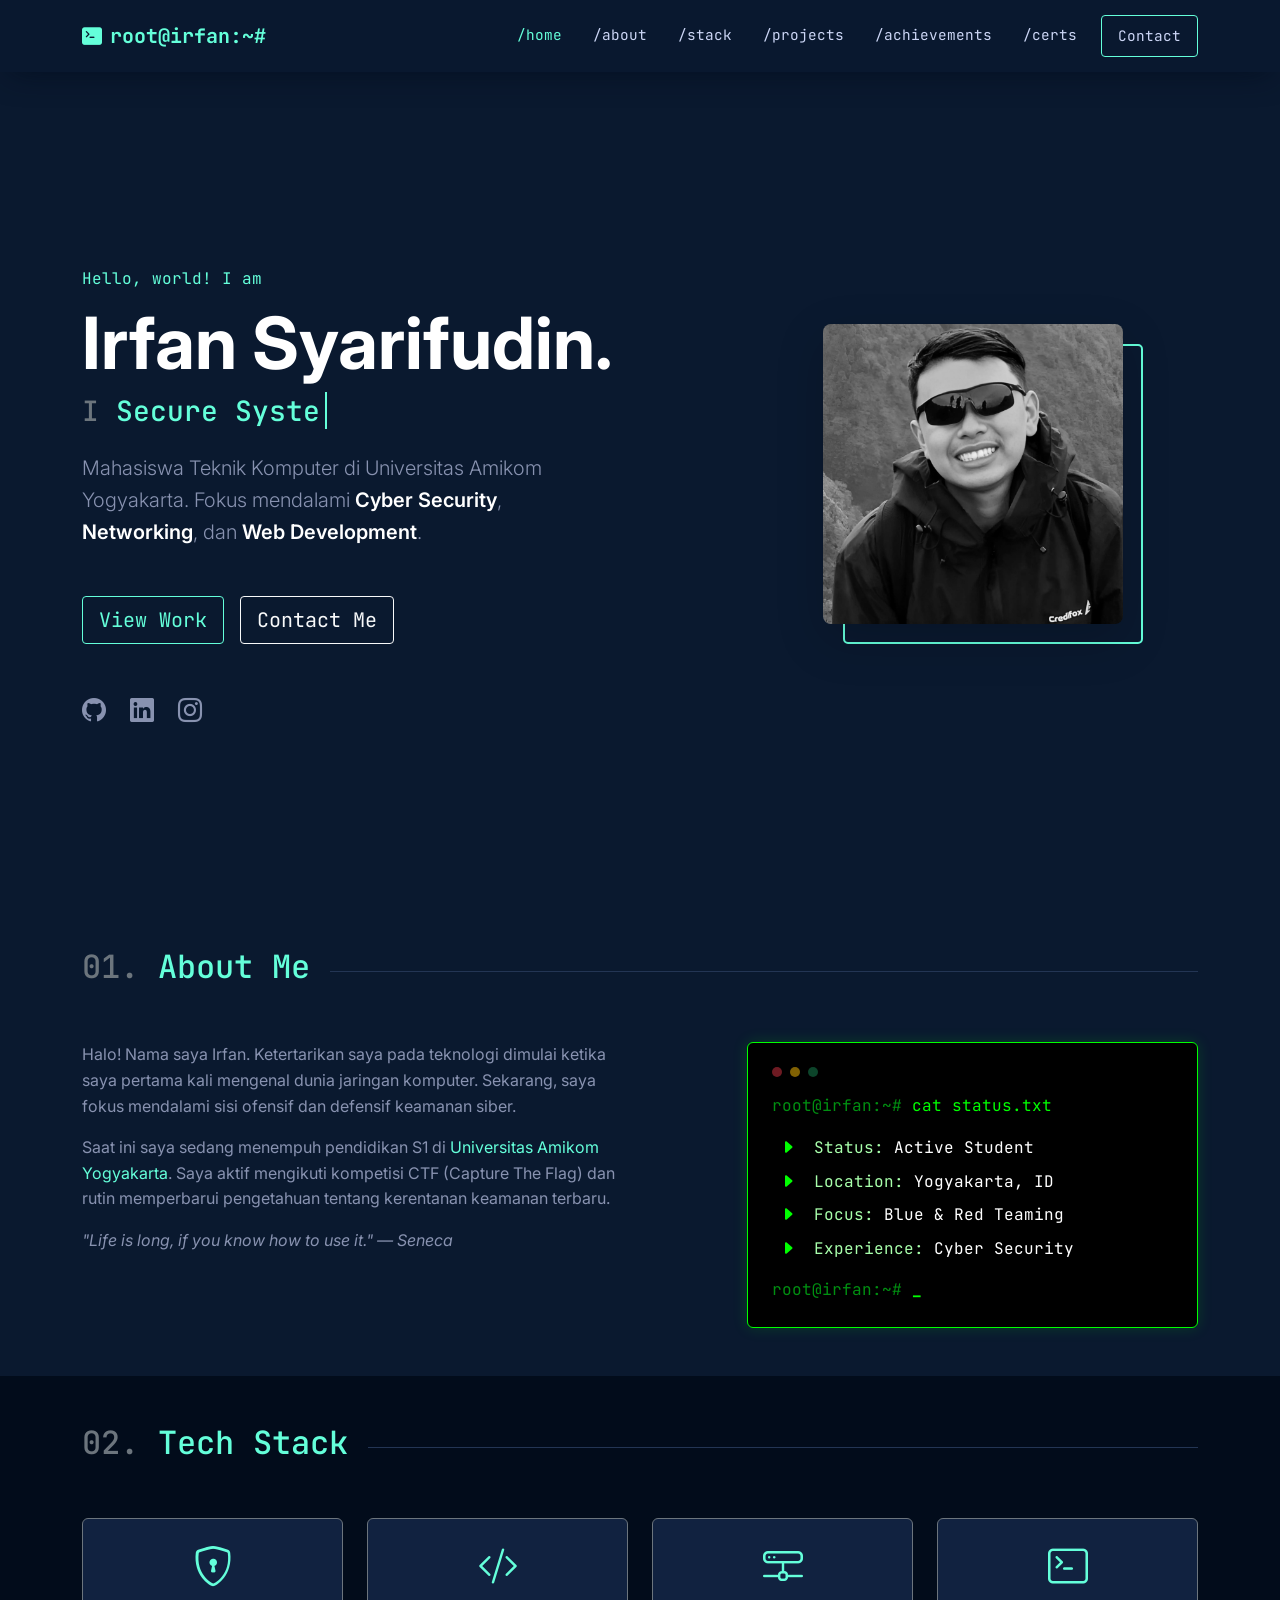
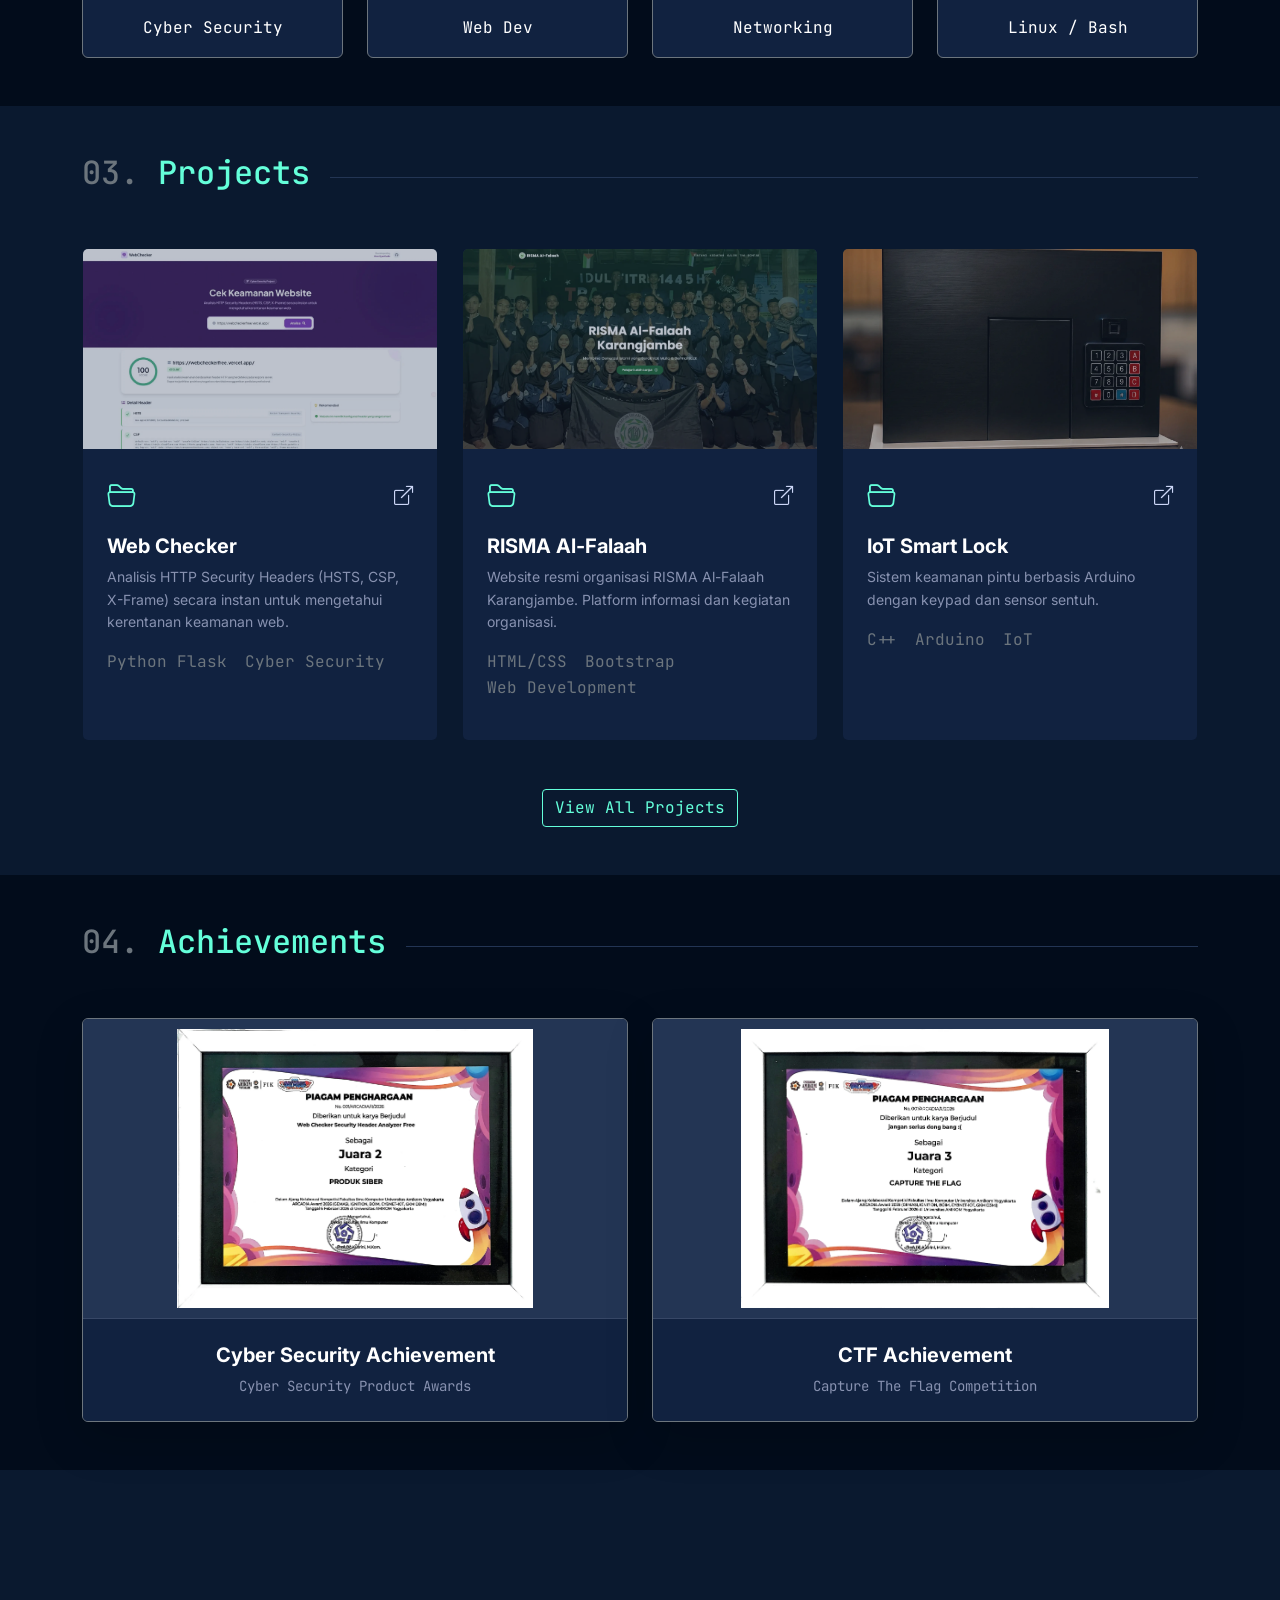
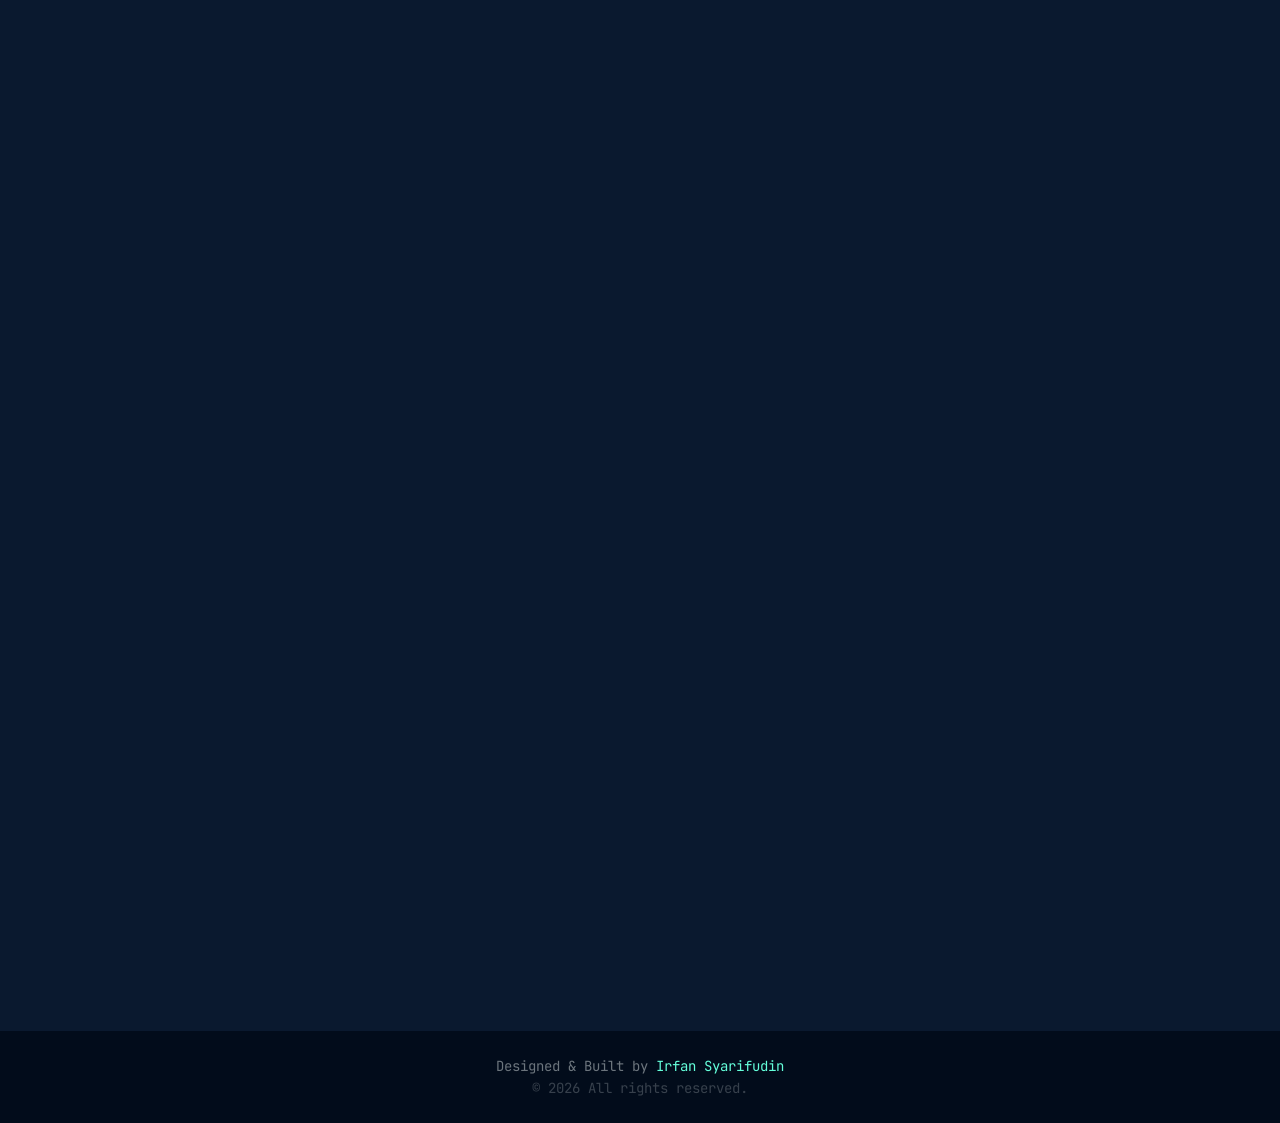
==== portofolio/index.html @ 67820b67 "aad projects page" ====
<!DOCTYPE html>
<html lang="id">
  <head>
    <meta charset="utf-8" />
    <meta name="viewport" content="width=device-width, initial-scale=1" />
    <title>Irfan Syarifudin | Cyber Security Enthusiast</title>

    <!-- Meta Tags SEO Friendly -->
    <meta name="title" content="Irfan Syarifudin | Cyber Security Enthusiast" />
    <meta name="description" content="Portofolio Irfan Syarifudin - Cyber Security & Computer Engineering Student." />
    <meta name="keywords" content="Irfan Syarifudin, Website Irfan Syarifudin, Portofolio Irfan Syarifudin" />
    <meta name="robots" content="index, follow" />
    <meta http-equiv="Content-Type" content="text/html; charset=utf-8" />
    <meta name="author" content="Irfan Syarifudin" />
    <meta name="language" content="Indonesian" />

    <!-- Open Graph / Facebook -->
    <meta property="og:type" content="website" />
    <meta property="og:url" content="https://irfan-syarifudin.vercel.app" />
    <meta property="og:title" content="Irfan Syarifudin | Cyber Security Enthusiast" />
    <meta
      property="og:description"
      content="Irfan Syarifudin adalah seorang mahasiswa program studi Teknik Komputer dengan minat Cyber Security. Jelajahi proyek-proyek dan sertifikatnya."
    />
    <meta property="og:image" content="https://irfan-syarifudin.vercel.app/assets/img/projek-portofolio.webp" />

    <!-- X -->
    <meta property="twitter:card" content="summary_large_image" />
    <meta property="twitter:url" content="https://irfan-syarifudin.vercel.app" />
    <meta property="twitter:title" content="Irfan Syarifudin | Cyber Security Enthusiast" />
    <meta
      property="twitter:description"
      content="Irfan Syarifudin adalah seorang mahasiswa program studi Teknik Komputer dengan minat Cyber Security. Jelajahi proyek-proyek dan sertifikatnya."
    />
    <meta property="twitter:image" content="https://irfan-syarifudin.vercel.app/assets/img/projek-portofolio.webp" />

    <!-- Google Analytics -->
    <script async src="https://www.googletagmanager.com/gtag/js?id=G-Z6VZWT34PR"></script>
    <script>
      window.dataLayer = window.dataLayer || [];
      function gtag() {
        dataLayer.push(arguments);
      }
      gtag("js", new Date());

      gtag("config", "G-Z6VZWT34PR");
    </script>

    <!-- Google Index -->
    <meta name="google-site-verification" content="29CnmVlPwO8uPHulbQR6KYzol5wqfKfgDzUtH2isZPk" />

    <!-- Favicon -->
    <link rel="shortcut icon" type="image/x-icon" href="assets/img/icon.png" />

    <!-- Google Fonts -->
    <link rel="preconnect" href="https://fonts.googleapis.com" />
    <link rel="preconnect" href="https://fonts.gstatic.com" crossorigin />
    <link
      href="https://fonts.googleapis.com/css2?family=Inter:wght@300;400;600;700&family=JetBrains+Mono:wght@400;700&display=swap"
      rel="stylesheet"
    />

    <!-- Libraries -->
    <link href="https://cdn.jsdelivr.net/npm/bootstrap@5.3.8/dist/css/bootstrap.min.css" rel="stylesheet" />
    <link rel="stylesheet" href="https://cdn.jsdelivr.net/npm/bootstrap-icons@1.13.1/font/bootstrap-icons.min.css" />
    <link href="https://unpkg.com/aos@2.3.1/dist/aos.css" rel="stylesheet" />

    <!-- CSS -->
    <link rel="stylesheet" href="css/style.css" />
  </head>

  <body class="position-relative" tabindex="0">
    <!-- Navbar -->
    <nav id="navbar" class="navbar navbar-expand-lg fixed-top navbar-dark">
      <div class="container">
        <a class="navbar-brand font-mono fw-bold text-cyan" href="#home"> <i class="bi bi-terminal-fill me-2"></i>root@irfan:~# </a>
        <button class="navbar-toggler border-0" type="button" data-bs-toggle="collapse" data-bs-target="#navbarNav">
          <i class="bi bi-list text-cyan fs-2"></i>
        </button>
        <div class="collapse navbar-collapse" id="navbarNav">
          <ul class="navbar-nav ms-auto font-mono">
            <li class="nav-item"><a class="nav-link" href="#home">/home</a></li>
            <li class="nav-item"><a class="nav-link" href="#about">/about</a></li>
            <li class="nav-item"><a class="nav-link" href="#skills">/stack</a></li>
            <li class="nav-item"><a class="nav-link" href="#projects">/projects</a></li>
            <li class="nav-item"><a class="nav-link" href="#achievements">/achievements</a></li>
            <li class="nav-item"><a class="nav-link" href="#certs">/certs</a></li>
            <li class="nav-item">
              <a class="nav-link btn-outline-cyan px-3 ms-lg-3 rounded-1 text-cyan" href="#contact">Contact</a>
            </li>
          </ul>
        </div>
      </div>
    </nav>

    <!-- Hero Section -->
    <section id="home" class="min-vh-100 d-flex align-items-center pt-5">
      <div class="container">
        <div class="row align-items-center">
          <div class="col-lg-7 mb-5 mb-lg-0" data-aos="fade-right">
            <p class="text-cyan font-mono mb-2 pt-5">Hello, world! I am</p>
            <h1 class="display-2 fw-bold text-white mb-2">Irfan Syarifudin.</h1>
            <h2 class="h3 text-secondary mb-4 font-mono">
              I
              <span
                class="typewrite text-cyan"
                data-period="2000"
                data-type='[ "Secure Systems.", "Hunt Vulnerabilities.", "Keep System Safe.", "Build Secure Networks." ]'
              ></span>
            </h2>
            <p class="lead text-light-50 w-75 mb-5">
              Mahasiswa Teknik Komputer di Universitas Amikom Yogyakarta. Fokus mendalami
              <span class="text-white fw-semibold">Cyber Security</span>, <span class="text-white fw-semibold">Networking</span>, dan
              <span class="text-white fw-semibold">Web Development</span>.
            </p>
            <div class="d-flex gap-3">
              <a href="#projects" class="btn btn-cyan btn-lg font-mono rounded-1">View Work</a>
              <a href="#contact" class="btn btn-outline-light btn-lg font-mono rounded-1">Contact Me</a>
            </div>
            <div class="mt-5 social-links">
              <a href="https://github.com/Irfan3006" target="_blank"><i class="bi bi-github"></i></a>
              <a href="https://www.linkedin.com/in/irfan-syarifudin" target="_blank"><i class="bi bi-linkedin"></i></a>
              <a href="https://www.instagram.com/irfann_404" target="_blank"><i class="bi bi-instagram"></i></a>
            </div>
          </div>
          <div class="col-lg-5 text-center" data-aos="fade-left">
            <div class="profile-container position-relative">
              <div class="profile-glow"></div>
              <img src="assets/img/profile.webp" alt="Irfan" class="img-fluid rounded-3 position-relative z-2 profile-img shadow-lg" />
            </div>
          </div>
        </div>
      </div>
    </section>

    <!-- About Section -->
    <section id="about" class="py-5">
      <div class="container">
        <div class="section-header mb-5" data-aos="fade-up">
          <h2 class="font-mono text-cyan"><span class="text-secondary">01.</span> About Me</h2>
          <hr class="section-line" />
        </div>
        <div class="row justify-content-between">
          <div class="col-lg-6 text-light-50" data-aos="fade-up" data-aos-delay="50">
            <p>
              Halo! Nama saya Irfan. Ketertarikan saya pada teknologi dimulai ketika saya pertama kali mengenal dunia jaringan komputer. Sekarang,
              saya fokus mendalami sisi ofensif dan defensif keamanan siber.
            </p>
            <p>
              Saat ini saya sedang menempuh pendidikan S1 di <span class="text-cyan">Universitas Amikom Yogyakarta</span>. Saya aktif mengikuti
              kompetisi CTF (Capture The Flag) dan rutin memperbarui pengetahuan tentang kerentanan keamanan terbaru.
            </p>
            <p class="mb-4">
              <em>"Life is long, if you know how to use it." — Seneca</em>
            </p>
          </div>
          <div class="col-lg-5" data-aos="fade-up" data-aos-delay="100">
            <!-- Terminal Hengker -->
            <div class="terminal-card p-4 rounded-2">
              <div class="d-flex align-items-center mb-3 opacity-50">
                <div class="rounded-circle bg-danger me-2" style="width: 10px; height: 10px"></div>
                <div class="rounded-circle bg-warning me-2" style="width: 10px; height: 10px"></div>
                <div class="rounded-circle bg-success" style="width: 10px; height: 10px"></div>
              </div>

              <p class="font-mono text-hacker mb-3"><span class="text-hacker-dark">root@irfan:~#</span> cat status.txt</p>

              <ul class="list-unstyled font-mono ms-2">
                <li class="mb-2">
                  <i class="bi bi-caret-right-fill text-hacker me-2"></i>
                  <span class="text-hacker-dim">Status:</span>
                  <span class="text-white">Active Student</span>
                </li>
                <li class="mb-2">
                  <i class="bi bi-caret-right-fill text-hacker me-2"></i>
                  <span class="text-hacker-dim">Location:</span>
                  <span class="text-white">Yogyakarta, ID</span>
                </li>
                <li class="mb-2">
                  <i class="bi bi-caret-right-fill text-hacker me-2"></i>
                  <span class="text-hacker-dim">Focus:</span>
                  <span class="text-white">Blue & Red Teaming</span>
                </li>
                <li class="mb-2">
                  <i class="bi bi-caret-right-fill text-hacker me-2"></i>
                  <span class="text-hacker-dim">Experience:</span>
                  <span class="text-white">Cyber Security</span>
                </li>
              </ul>

              <p class="font-mono text-hacker mt-3 mb-0">
                <span class="text-hacker-dark">root@irfan:~#</span> <span class="blinking-cursor">_</span>
              </p>
            </div>
          </div>
        </div>
      </div>
    </section>

    <!-- Skills Section -->
    <section id="skills" class="py-5 bg-darker">
      <div class="container">
        <div class="section-header mb-5" data-aos="fade-up">
          <h2 class="font-mono text-cyan"><span class="text-secondary">02.</span> Tech Stack</h2>
          <hr class="section-line" />
        </div>
        <div class="row g-4 font-mono">
          <div class="col-6 col-md-3" data-aos="zoom-in" data-aos-delay="50">
            <div class="skill-card p-3 border border-secondary rounded text-center">
              <i class="bi bi-shield-lock text-cyan fs-1 mb-3 d-block"></i>
              <span class="text-white">Cyber Security</span>
            </div>
          </div>
          <div class="col-6 col-md-3" data-aos="zoom-in" data-aos-delay="100">
            <div class="skill-card p-3 border border-secondary rounded text-center">
              <i class="bi bi-code-slash text-cyan fs-1 mb-3 d-block"></i>
              <span class="text-white">Web Dev</span>
            </div>
          </div>
          <div class="col-6 col-md-3" data-aos="zoom-in" data-aos-delay="150">
            <div class="skill-card p-3 border border-secondary rounded text-center">
              <i class="bi bi-hdd-network text-cyan fs-1 mb-3 d-block"></i>
              <span class="text-white">Networking</span>
            </div>
          </div>
          <div class="col-6 col-md-3" data-aos="zoom-in" data-aos-delay="200">
            <div class="skill-card p-3 border border-secondary rounded text-center">
              <i class="bi bi-terminal text-cyan fs-1 mb-3 d-block"></i>
              <span class="text-white">Linux / Bash</span>
            </div>
          </div>
        </div>
      </div>
    </section>

    <!-- Projects Section -->
    <section id="projects" class="py-5">
      <div class="container">
        <div class="section-header mb-5" data-aos="fade-up">
          <h2 class="font-mono text-cyan"><span class="text-secondary">03.</span> Projects</h2>
          <hr class="section-line" />
        </div>

        <div class="row g-4">
          <div class="col-md-4" data-aos="fade-up" data-aos-delay="50">
            <div class="project-card rounded-2 overflow-hidden h-100 position-relative">
              <div class="card-img-wrapper">
              <a href="https://webckf.vercel.app/" target="_blank">  <img src="assets/img/web-checker.webp" class="img-fluid" alt="Web Checker" /></a>
              </div>
              <div class="project-content p-4 bg-dark-card h-100">
                <div class="d-flex justify-content-between align-items-center mb-3">
                  <i class="bi bi-folder2-open text-cyan fs-3"></i>
                  <div class="project-links">
                    <a href="https://webckf.vercel.app/" target="_blank"><i class="bi bi-box-arrow-up-right"></i></a>
                  </div>
                </div>
                <h3 class="h5 text-white fw-bold hover-cyan">Web Checker</h3>
                <p class="text-light-50 small">
                  Analisis HTTP Security Headers (HSTS, CSP, X-Frame) secara instan untuk mengetahui kerentanan keamanan web.
                </p>
                <ul class="list-inline font-mono text-xs text-secondary mt-auto">
                  <li class="list-inline-item">Python Flask</li>
                  <li class="list-inline-item">Cyber Security</li>
                </ul>
              </div>
            </div>
          </div>

          <div class="col-md-4" data-aos="fade-up" data-aos-delay="100">
            <div class="project-card rounded-2 overflow-hidden h-100 position-relative">
              <div class="card-img-wrapper">
              <a href="https://risma-alfalaah.vercel.app/" target="_blank">  <img src="assets/img/projek-risma.webp" class="img-fluid" alt="RISMA" /></a>
              </div>
              <div class="project-content p-4 bg-dark-card h-100">
                <div class="d-flex justify-content-between align-items-center mb-3">
                  <i class="bi bi-folder2-open text-cyan fs-3"></i>
                  <div class="project-links">
                    <a href="https://risma-alfalaah.vercel.app/" target="_blank"><i class="bi bi-box-arrow-up-right"></i></a>
                  </div>
                </div>
                <h3 class="h5 text-white fw-bold hover-cyan">RISMA Al-Falaah</h3>
                <p class="text-light-50 small">Website resmi organisasi RISMA Al-Falaah Karangjambe. Platform informasi dan kegiatan organisasi.</p>
                <ul class="list-inline font-mono text-xs text-secondary mt-auto">
                  <li class="list-inline-item">HTML/CSS</li>
                  <li class="list-inline-item">Bootstrap</li>
                  <li class="list-inline-item">Web Development</li>
                </ul>
              </div>
            </div>
          </div>

          <div class="col-md-4" data-aos="fade-up" data-aos-delay="150">
            <div class="project-card rounded-2 overflow-hidden h-100 position-relative">
              <div class="card-img-wrapper">
              <a href="https://bit.ly/arduino-door" target="_blank">  <img src="assets/img/iot_door.webp" class="img-fluid" alt="IoT" /></a>
              </div>
              <div class="project-content p-4 bg-dark-card h-100">
                <div class="d-flex justify-content-between align-items-center mb-3">
                  <i class="bi bi-folder2-open text-cyan fs-3"></i>
                  <div class="project-links">
                    <a href="https://bit.ly/arduino-door" target="_blank"><i class="bi bi-box-arrow-up-right"></i></a>
                  </div>
                </div>
                <h3 class="h5 text-white fw-bold hover-cyan">IoT Smart Lock</h3>
                <p class="text-light-50 small">Sistem keamanan pintu berbasis Arduino dengan keypad dan sensor sentuh.</p>
                <ul class="list-inline font-mono text-xs text-secondary mt-auto">
                  <li class="list-inline-item">C++</li>
                  <li class="list-inline-item">Arduino</li>
                  <li class="list-inline-item">IoT</li>
                </ul>
              </div>
            </div>
          </div>
        </div>
        <div class="text-center mt-5" data-aos="fade-up" data-aos-delay="200">
          <a href="https://github.com/Irfan3006?tab=repositories" onclick="window.open('projects.html', '_blank')" class="btn btn-outline-cyan font-mono rounded-1"
            >View All Projects</a
          >
        </div>
      </div>
    </section>


    <!-- Achievements Section -->
    <section id="achievements" class="py-5 bg-darker">
      <div class="container">
        <div class="section-header mb-5" data-aos="fade-up">
          <h2 class="font-mono text-cyan"><span class="text-secondary">04.</span> Achievements</h2>
          <hr class="section-line" />
        </div>
        <div class="row g-4">
          
          <div class="col-md-6" data-aos="fade-up" data-aos-delay="150">
            <div class="achievement-card rounded-2 overflow-hidden h-100 position-relative bg-dark-card border border-secondary shadow-lg">
              <div class="achievement-img-wrapper">
                <img src="assets/img/piagam_Siber.webp" class="img-fluid" alt="Siber Security Achievement" />
              </div>
              <div class="achievement-content p-4 text-center">
                <h3 class="h5 text-white fw-bold mb-2">Cyber Security Achievement</h3>
                <p class="text-light-50 small mb-0 font-mono text-cyan">Cyber Security Product Awards</p>
              </div>
            </div>
          </div>
          <div class="col-md-6" data-aos="fade-up" data-aos-delay="50">
            <div class="achievement-card rounded-2 overflow-hidden h-100 position-relative bg-dark-card border border-secondary shadow-lg">
              <div class="achievement-img-wrapper">
                <img src="assets/img/piagam_CTF.webp" class="img-fluid" alt="Capture The Flag Achievement" />
              </div>
              <div class="achievement-content p-4 text-center">
                <h3 class="h5 text-white fw-bold mb-2">CTF Achievement</h3>
                <p class="text-light-50 small mb-0 font-mono text-cyan">Capture The Flag Competition</p>
              </div>
            </div>
          </div>
        </div>
      </div>
    </section>

    <!-- Certifications Section -->
    <section id="certs" class="py-5">
      <div class="container">
        <div class="section-header mb-5" data-aos="fade-up">
          <h2 class="font-mono text-cyan"><span class="text-secondary">05.</span> Certifications</h2>
          <hr class="section-line" />
        </div>
        <div class="row g-3">
          <div class="col-md-6 col-lg-4" data-aos="fade-up">
            <div class="cert-item d-flex align-items-start p-3 bg-dark-card rounded border border-dark-subtle h-100">
              <i class="bi bi-patch-check-fill text-cyan fs-4 me-3"></i>
              <div>
                <h5 class="text-white h6 mb-1">Ethical Hacking Bootcamp</h5>
                <p class="text-secondary font-mono small mb-1">Udemy & ZTM</p>
                <a href="https://ude.my/UC-4468ccc8-9ef3-46d1-b711-3c6fee0bd093" target="_blank" class="small text-cyan text-decoration-none"
                  >View Certificate</a
                >
              </div>
            </div>
          </div>
          <div class="col-md-6 col-lg-4" data-aos="fade-up" data-aos-delay="100">
            <div class="cert-item d-flex align-items-start p-3 bg-dark-card rounded border border-dark-subtle h-100">
              <i class="bi bi-patch-check-fill text-cyan fs-4 me-3"></i>
              <div>
                <h5 class="text-white h6 mb-1">Junior Cyber Security</h5>
                <p class="text-secondary font-mono small mb-1">BNSP RI</p>
                <a
                  href="https://drive.google.com/file/d/1VVm_TEi9QfJyfrPkuWalOginQajvvKqq/view?usp=sharing"
                  target="_blank"
                  class="small text-cyan text-decoration-none"
                  >View Certificate</a
                >
              </div>
            </div>
          </div>
          <div class="col-md-6 col-lg-4" data-aos="fade-up" data-aos-delay="200">
            <div class="cert-item d-flex align-items-start p-3 bg-dark-card rounded border border-dark-subtle h-100">
              <i class="bi bi-patch-check-fill text-cyan fs-4 me-3"></i>
              <div>
                <h5 class="text-white h6 mb-1">Junior Technical Support</h5>
                <p class="text-secondary font-mono small mb-1">BNSP RI</p>
                <a
                  href="https://drive.google.com/file/d/1dtcRDh66CT6qwuh5Li0aOOsEHY-YxaB8/view"
                  target="_blank"
                  class="small text-cyan text-decoration-none"
                  >View Certificate</a
                >
              </div>
            </div>
          </div>
        </div>
        <div class="text-center mt-5" data-aos="fade-up" data-aos-delay="200">
          <a
            href="https://drive.google.com/drive/folders/1AgGrMPuDbaNqnHa7ZSPsDFLPnxdRDeP1?usp=sharing"
            target="_blank"
            class="btn btn-outline-cyan font-mono rounded-1"
            >View All Certificates</a
          >
        </div>
      </div>
    </section>

    <!-- Contact Section -->
    <section id="contact" class="py-5 mb-5">
      <div class="container">
        <div class="row justify-content-center text-center mb-5" data-aos="fade-up">
          <div class="col-lg-8">
            <p class="font-mono text-cyan mb-2">06. What's Next?</p>
            <h2 class="display-4 fw-bold text-white mb-4">Get In Touch</h2>
            <p class="text-light-50 lead mb-4">
              Saya selalu terbuka untuk peluang baru, berdiskusi soal cyber security, atau sekadar say hi. Feel free untuk menghubungi saya kapan aja.
            </p>
          </div>
        </div>
        <div class="row justify-content-center" data-aos="fade-up" data-aos-delay="50">
          <div class="col-md-6">
            <div class="alert my-alert alert-info border-0 bg-cyan-subtle text-cyan-emphasis d-none" role="alert">
              <i class="bi bi-check-circle-fill me-2"></i> Pesan terkirim! Saya akan membalas secepatnya.
            </div>

            <form name="portofolio-contact-form" class="contact-form">
              <div class="form-floating mb-3">
                <input
                  type="text"
                  class="form-control bg-transparent text-white border-secondary"
                  id="nama"
                  name="nama"
                  placeholder="Name"
                  required
                />
                <label for="nama" class="text-secondary">Nama Lengkap</label>
              </div>
              <div class="form-floating mb-3">
                <input
                  type="email"
                  class="form-control bg-transparent text-white border-secondary"
                  id="email"
                  name="email"
                  placeholder="name@example.com"
                  required
                />
                <label for="email" class="text-secondary">Email</label>
              </div>
              <div class="form-floating mb-4">
                <textarea
                  class="form-control bg-transparent text-white border-secondary"
                  placeholder="Message"
                  id="pesan"
                  name="pesan"
                  style="height: 150px"
                  required
                ></textarea>
                <label for="pesan" class="text-secondary">Pesan</label>
              </div>
              <div class="d-grid">
                <button type="submit" class="btn btn-cyan btn-lg font-mono rounded-1 btn-kirim">Send Message</button>
                <button class="btn btn-cyan btn-lg font-mono rounded-1 btn-loading d-none" type="button" disabled>
                  <span class="spinner-border spinner-border-sm me-2" role="status" aria-hidden="true"></span>
                  Sending...
                </button>
              </div>
            </form>
          </div>
        </div>
      </div>
    </section>

    <!-- Footer -->
    <footer class="py-4 text-center font-mono text-secondary small bg-darker">
      <div class="container">
        <p class="mb-0">Designed & Built by <a href="#" style="text-decoration: none;"><span class="text-cyan">Irfan Syarifudin</span></a></p>
        <p class="mb-0 opacity-50">© <span id="year"></span> All rights reserved.</p>
      </div>
    </footer>

    <!-- Scripts -->
    <script src="https://cdn.jsdelivr.net/npm/bootstrap@5.3.8/dist/js/bootstrap.bundle.min.js"></script>
    <script src="https://unpkg.com/aos@2.3.1/dist/aos.js"></script>

    <script>
      document.getElementById("year").textContent = new Date().getFullYear();
    </script>

    <script>
      var TxtType = function (el, toRotate, period) {
        this.toRotate = toRotate;
        this.el = el;
        this.loopNum = 0;
        this.period = parseInt(period, 10) || 2000;
        this.txt = "";
        this.tick();
        this.isDeleting = false;
      };

      TxtType.prototype.tick = function () {
        var i = this.loopNum % this.toRotate.length;
        var fullTxt = this.toRotate[i];

        if (this.isDeleting) {
          this.txt = fullTxt.substring(0, this.txt.length - 1);
        } else {
          this.txt = fullTxt.substring(0, this.txt.length + 1);
        }

        this.el.innerHTML = '<span class="wrap">' + this.txt + "</span>";

        var that = this;
        var delta = 200 - Math.random() * 100;

        if (this.isDeleting) {
          delta /= 2;
        }

        if (!this.isDeleting && this.txt === fullTxt) {
          delta = this.period;
          this.isDeleting = true;
        } else if (this.isDeleting && this.txt === "") {
          this.isDeleting = false;
          this.loopNum++;
          delta = 500;
        }

        setTimeout(function () {
          that.tick();
        }, delta);
      };

      window.onload = function () {
        var elements = document.getElementsByClassName("typewrite");
        for (var i = 0; i < elements.length; i++) {
          var toRotate = elements[i].getAttribute("data-type");
          var period = elements[i].getAttribute("data-period");
          if (toRotate) {
            new TxtType(elements[i], JSON.parse(toRotate), period);
          }
        }

        // AOS Optimization
        AOS.init({
          duration: 800,
          easing: "ease-out-cubic",
          once: true,
          offset: 50,
          delay: 0,
        });
      };

      // Contact Form
      const scriptURL = "https://script.google.com/macros/s/AKfycbwFtTt9_DEUZ3NtljVvr9i7OlIdUgZHMo10ewoOF5Noqik71_csInbSoGVfcFoU8YFmqw/exec";
      const form = document.forms["portofolio-contact-form"];
      const btnKirim = document.querySelector(".btn-kirim");
      const btnLoading = document.querySelector(".btn-loading");
      const myAlert = document.querySelector(".my-alert");

      form.addEventListener("submit", (e) => {
        e.preventDefault();
        btnLoading.classList.remove("d-none");
        btnKirim.classList.add("d-none");
        fetch(scriptURL, { method: "POST", body: new FormData(form) })
          .then((response) => {
            btnLoading.classList.add("d-none");
            btnKirim.classList.remove("d-none");
            myAlert.classList.remove("d-none");
            form.reset();
            setTimeout(() => {
              myAlert.classList.add("d-none");
            }, 5000);
          })
          .catch((error) => console.error("Error!", error.message));
      });
      // Custom ScrollSpy
      const sections = document.querySelectorAll("section[id]");
      const navLinks = document.querySelectorAll(".navbar-nav .nav-link");

      function updateActiveLink() {
        let current = "";
        sections.forEach((section) => {
          const sectionTop = section.offsetTop;
          const sectionHeight = section.clientHeight;
          if (window.pageYOffset >= sectionTop - 150) {
            current = section.getAttribute("id");
          }
        });

        navLinks.forEach((link) => {
          link.classList.remove("active");
          if (link.getAttribute("href") === `#${current}`) {
            link.classList.add("active");
          }
        });
      }

      window.addEventListener("scroll", updateActiveLink);
      window.addEventListener("DOMContentLoaded", updateActiveLink);
      updateActiveLink(); 
    </script>
  </body>
</html>
---- portofolio/css/style.css ----
/* CSS Variable */
:root {
  --bg-main: #0a192f;       
  --bg-secondary: #112240;  
  --text-primary: #ccd6f6;  
  --text-secondary: #8892b0;
  --accent-cyan: #64ffda;   
  --accent-hover: #45c2a4;
  --font-sans: 'Inter', -apple-system, sans-serif;
  --font-mono: 'JetBrains Mono', monospace;
}

html {
  scroll-padding-top: 85px; 
}

body {
  background-color: var(--bg-main);
  color: var(--text-primary);
  font-family: var(--font-sans);
  line-height: 1.6;
  overflow-x: hidden;
  position: relative; 
}

/* SCROLLBAR */
::-webkit-scrollbar {
  width: 10px;
}
::-webkit-scrollbar-track {
  background: var(--bg-main);
}
::-webkit-scrollbar-thumb {
  background: var(--bg-secondary);
  border-radius: 5px;
}
::-webkit-scrollbar-thumb:hover {
  background: var(--accent-cyan);
}

/* TYPOGRAPHY  */
.font-mono { font-family: var(--font-mono) !important; }
.text-cyan { color: var(--accent-cyan) !important; }
.text-light-50 { color: var(--text-secondary) !important; }
.bg-darker { background-color: #020c1b !important; }
.bg-dark-card { background-color: var(--bg-secondary) !important; }

/* NAVBAR  */
.navbar {
  background-color: rgba(10, 25, 47, 0.85);
  backdrop-filter: blur(10px);
  transition: all 0.3s ease;
  padding: 15px 0;
  box-shadow: 0 10px 30px -10px rgba(2,12,27,0.7);
}

.nav-link {
  color: var(--text-primary) !important;
  font-size: 0.9rem;
  margin-left: 15px;
  position: relative;
}

.nav-link:hover, .nav-link.active {
  color: var(--accent-cyan) !important;
}

.nav-link::before {
  color: var(--accent-cyan);
  margin-right: 5px;
}

.navbar-toggler:focus {
    box-shadow: none;
}

/* TOMBOL */
.btn-cyan {
  background-color: transparent;
  color: var(--accent-cyan);
  border: 1px solid var(--accent-cyan);
  transition: all 0.3s cubic-bezier(0.645, 0.045, 0.355, 1);
}

.btn-cyan:hover {
  background-color: rgba(100, 255, 218, 0.1);
  color: var(--accent-cyan);
  transform: translateY(-3px);
}

.btn-outline-cyan {
  border: 1px solid var(--accent-cyan);
  color: var(--accent-cyan);
}

.btn-outline-cyan:hover {
  background-color: rgba(100, 255, 218, 0.1);
}

/* SECTION HEADER */
.section-header {
  display: flex;
  align-items: center;
  white-space: nowrap;
}

.section-line {
  display: block;
  width: 100%;
  height: 1px;
  background-color: #233554;
  margin-left: 20px;
  opacity: 1;
  border: 0;
}

.social-links a {
    color: var(--text-secondary);
    font-size: 1.5rem;
    margin-right: 20px;
    transition: all 0.3s ease;
}
.social-links a:hover {
    color: var(--accent-cyan);
    transform: translateY(-3px);
}

.profile-container {
    max-width: 300px;
    margin: 0 auto;
}

.profile-img {
    filter: grayscale(100%) contrast(1);
    transition: all 0.3s ease;
    border-radius: 5px;
}

.profile-glow::after {
    content: "";
    position: absolute;
    width: 100%;
    height: 100%;
    border: 2px solid var(--accent-cyan);
    border-radius: 5px;
    top: 20px;
    left: 20px;
    z-index: 0;
    transition: all 0.3s ease;
}

.profile-container:hover .profile-img {
    filter: none;
    transform: translate(-5px, -5px);
}

.profile-container:hover .profile-glow::after {
    transform: translate(10px, 10px);
}


/* SKILL CARDS */
.skill-card {
    background-color: var(--bg-secondary);
    transition: transform 0.3s ease;
}
.skill-card:hover {
    transform: translateY(-5px);
    border-color: var(--accent-cyan) !important;
}

/* PROJECT CARDS */
.project-card {
    transition: transform 0.3s ease;
    border: 1px solid transparent;
}

.project-card:hover {
    transform: translateY(-10px);
}

.project-card:hover .h5 {
    color: var(--accent-cyan);
}

.project-links a {
    color: var(--text-primary);
    font-size: 1.2rem;
    margin-left: 10px;
}
.project-links a:hover {
    color: var(--accent-cyan);
}

.card-img-wrapper {
    height: 200px;
    overflow: hidden;
    background-color: #233554;
}

.card-img-wrapper img {
    width: 100%;
    height: 100%;
    object-fit: cover;
    transition: transform 0.5s ease;
    opacity: 0.7; /* Blend with dark mode */
}

.project-card:hover .card-img-wrapper img {
    transform: scale(1.1);
    opacity: 1;
}

.form-control:focus {
    box-shadow: none;
    border-color: var(--accent-cyan) !important;
    background-color: transparent; 
    color: var(--text-primary);    
}

.form-control::placeholder {
    color: var(--text-secondary);
    opacity: 0.7;
}

/* Remove auto password */
input:-webkit-autofill,
input:-webkit-autofill:hover, 
input:-webkit-autofill:focus, 
textarea:-webkit-autofill,
textarea:-webkit-autofill:hover,
textarea:-webkit-autofill:focus {
  -webkit-text-fill-color: var(--text-primary);
  -webkit-box-shadow: 0 0 0px 1000px var(--bg-main) inset;
  transition: background-color 5000s ease-in-out 0s;
}


.form-floating > .form-control:focus ~ label::after,
.form-floating > .form-control:not(:placeholder-shown) ~ label::after {
    background-color: var(--bg-main) !important; 
}

.form-floating > label {
    color: var(--text-secondary) !important;
}

.form-floating > .form-control:focus ~ label {
    color: var(--accent-cyan) !important;
}

/* TYPING EFFECT CURSOR */
.wrap {
    border-right: 2px solid var(--accent-cyan);
    padding-right: 5px;
}

/* Terminal Hengker Style */
.terminal-card {
    background-color: #000000 !important; 
    border: 1px solid #00ff00; 
    box-shadow: 0 0 15px rgba(0, 255, 0, 0.15); 
    font-family: 'JetBrains Mono', monospace; 
}

.text-hacker {
    color: #00ff00 !important; 
}

.text-hacker-dark {
    color: #008F11 !important; 
}

.text-hacker-dim {
    color: #a8ffab !important; 
}

.blinking-cursor {
    font-weight: bold;
    color: #00ff00;
    animation: blink 1s infinite;
}

@keyframes blink {
    0% { opacity: 0; }
    50% { opacity: 1; }
    100% { opacity: 0; }
}

/* ACHIEVEMENT CARDS */
.achievement-card {
    transition: all 0.3s cubic-bezier(0.645, 0.045, 0.355, 1);
}

.achievement-card:hover {
    transform: translateY(-10px);
    border-color: var(--accent-cyan) !important;
    box-shadow: 0 10px 30px -15px rgba(2, 12, 27, 0.7);
}

.achievement-img-wrapper {
    height: 300px;
    overflow: hidden;
    background-color: #233554;
    border-bottom: 1px solid rgba(136, 146, 176, 0.2);
}

.achievement-img-wrapper img {
    width: 100%;
    height: 100%;
    object-fit: contain;
    padding: 10px;
    transition: transform 0.5s ease;
}

.achievement-card:hover .achievement-img-wrapper img {
    transform: scale(1.05);
}

.achievement-content {
    background-color: var(--bg-secondary);
}
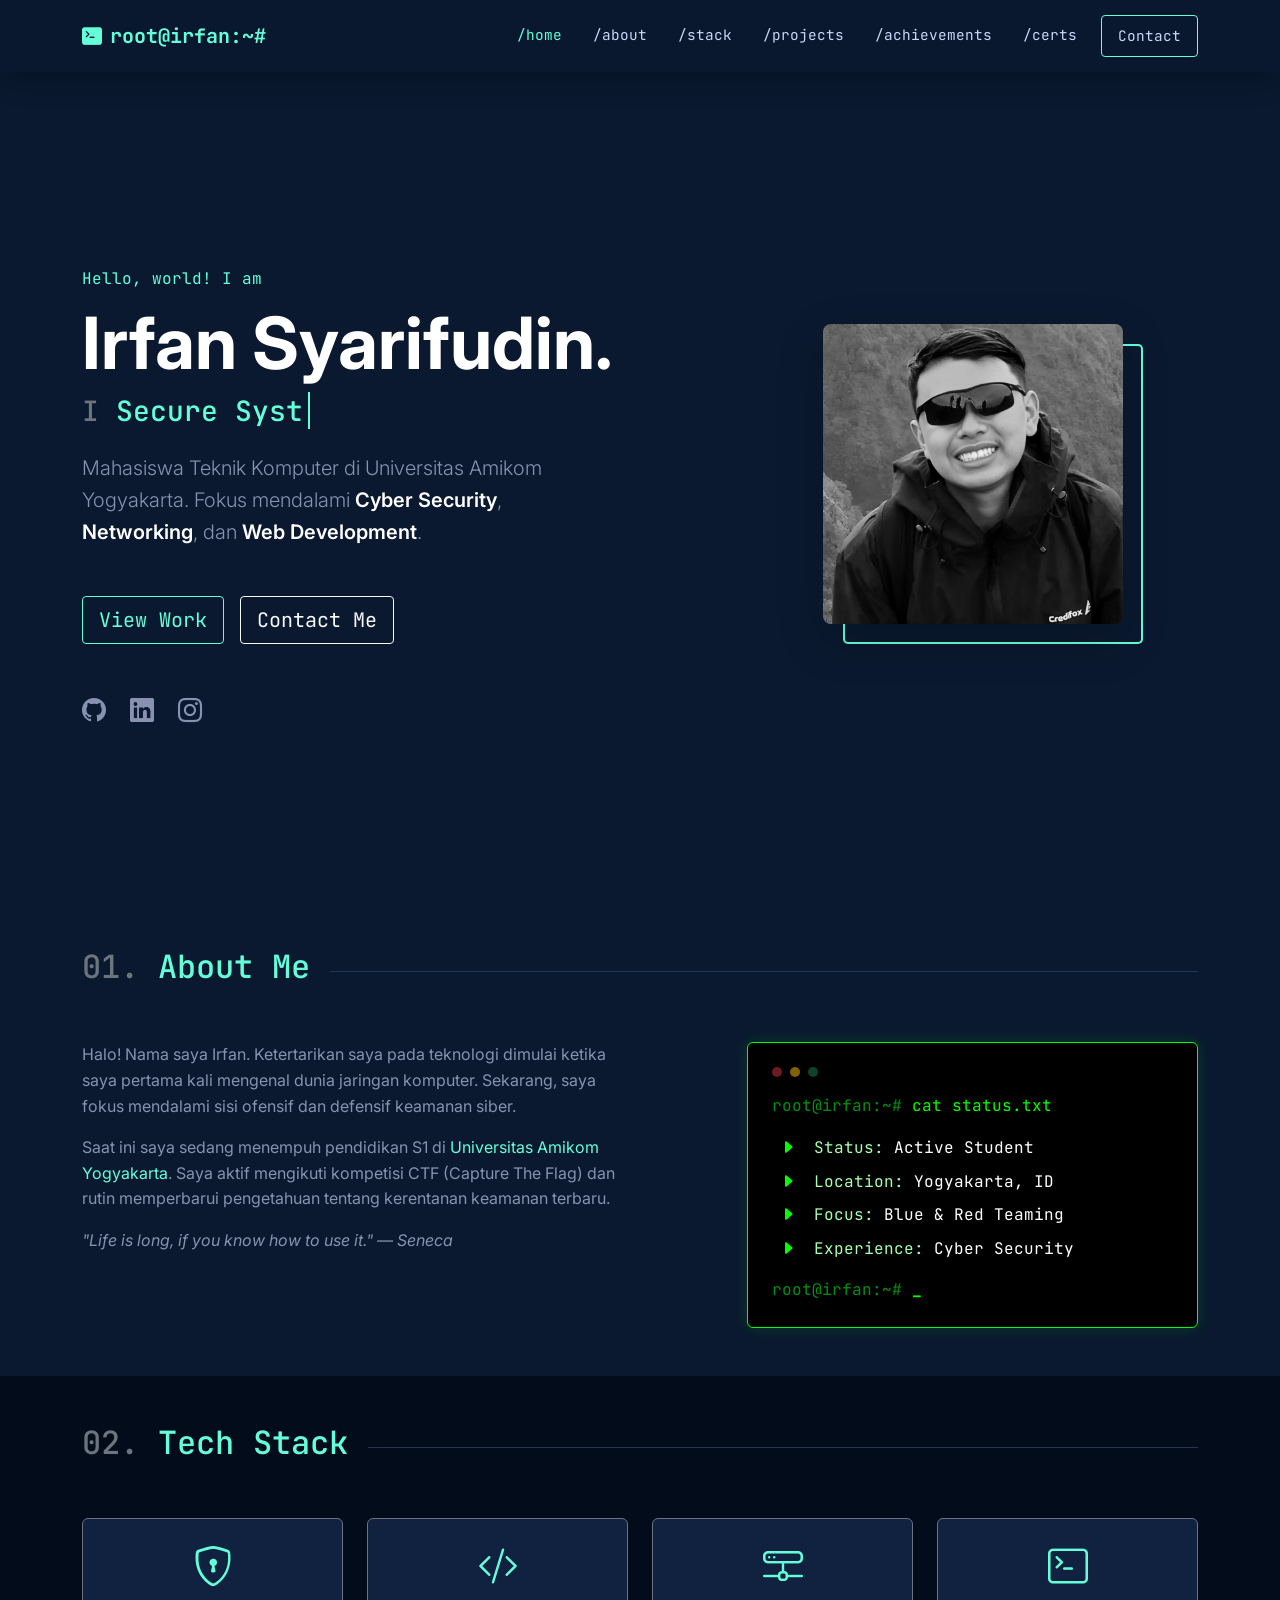
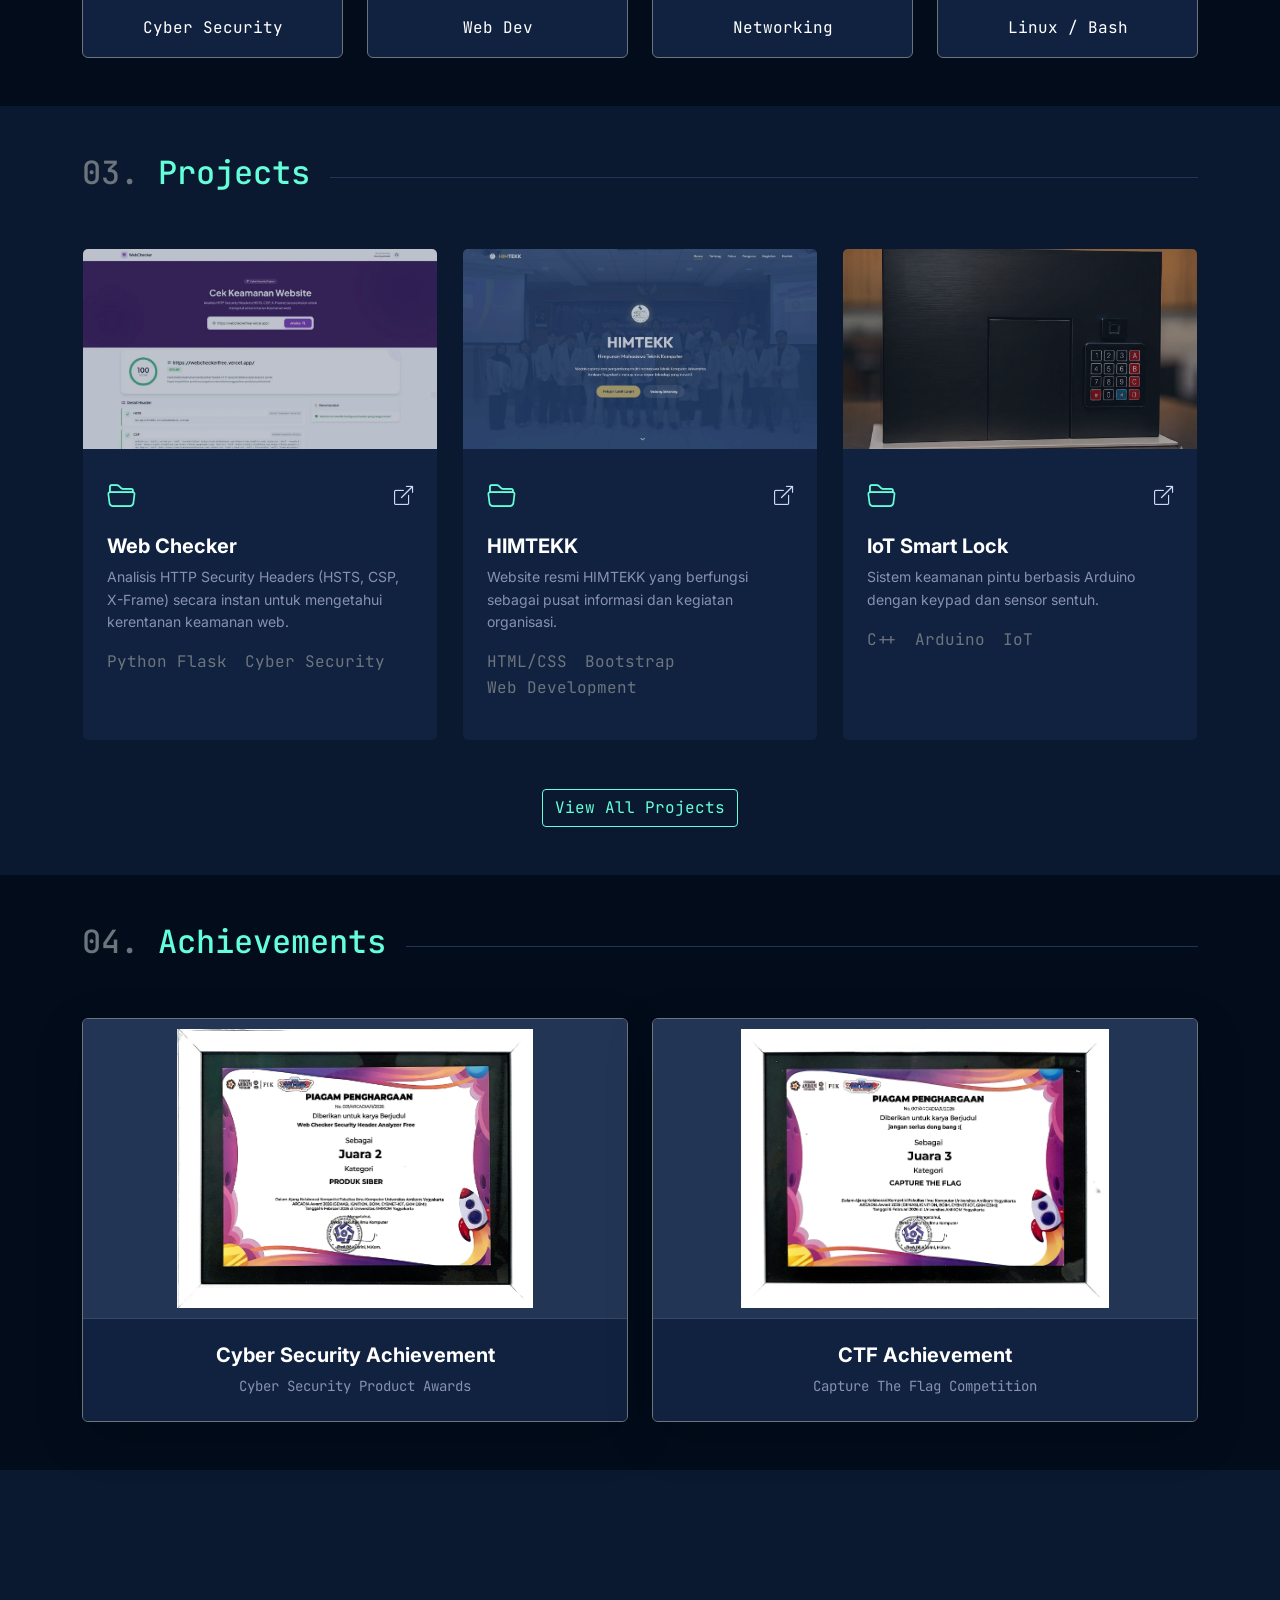
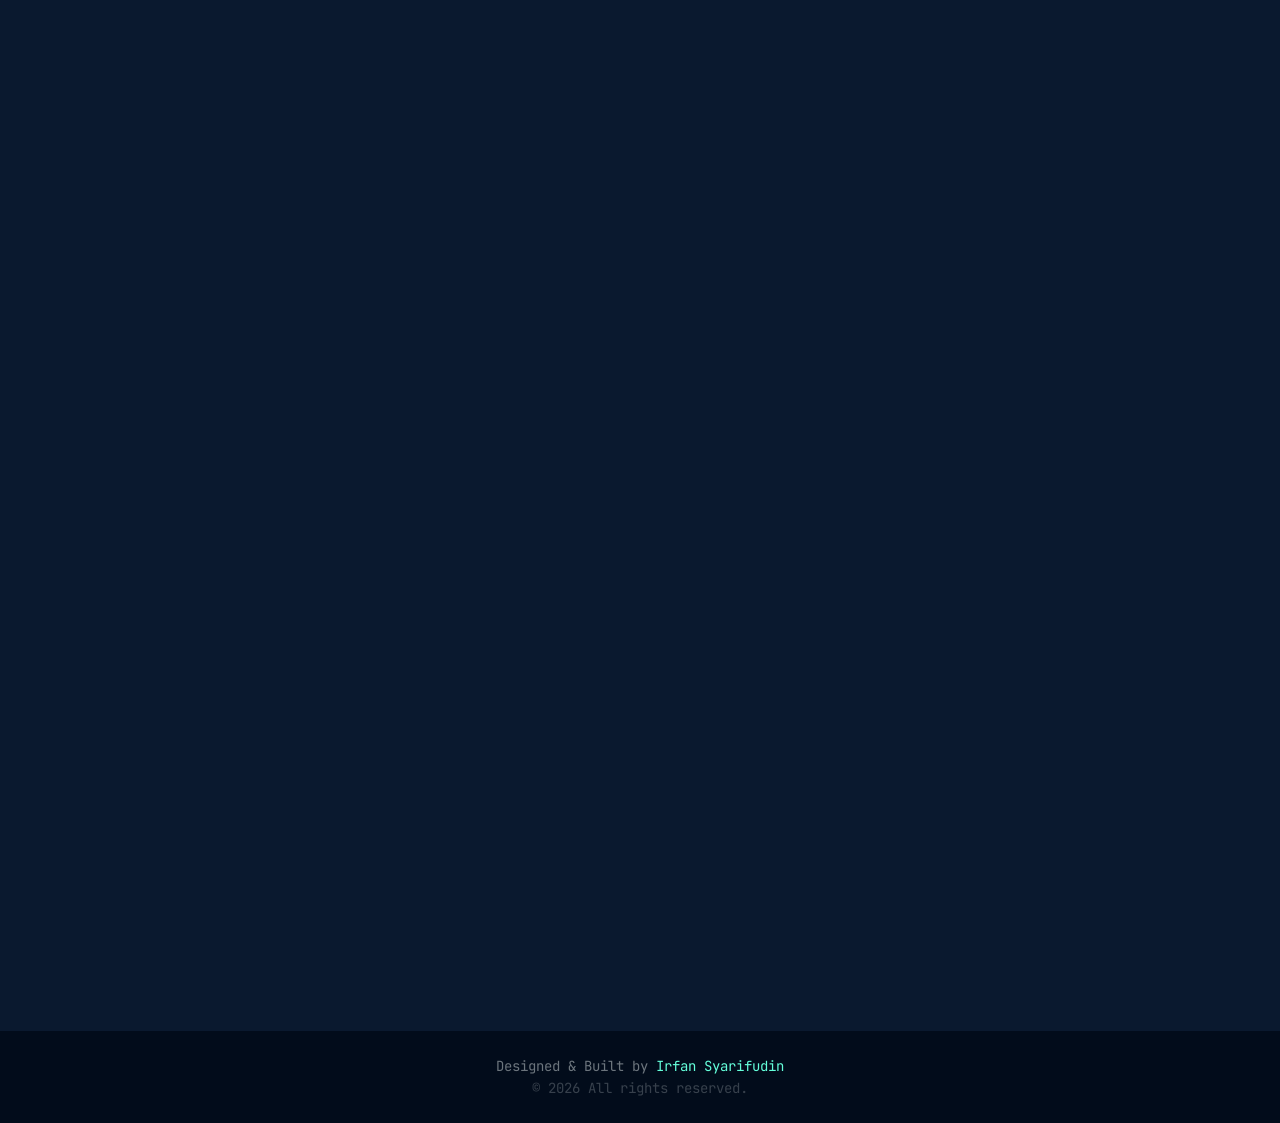
==== commit 1a4e4430: "swap position of risma and himtekk cards" ====
--- a/portofolio/index.html
+++ b/portofolio/index.html
@@ -13,26 +13,27 @@
     <meta http-equiv="Content-Type" content="text/html; charset=utf-8" />
     <meta name="author" content="Irfan Syarifudin" />
     <meta name="language" content="Indonesian" />
+    <link rel="canonical" href="https://irfansyarifudin.my.id/" />
 
     <!-- Open Graph / Facebook -->
     <meta property="og:type" content="website" />
-    <meta property="og:url" content="https://irfan-syarifudin.vercel.app" />
+    <meta property="og:url" content="https://irfansyarifudin.my.id" />
     <meta property="og:title" content="Irfan Syarifudin | Cyber Security Enthusiast" />
     <meta
       property="og:description"
       content="Irfan Syarifudin adalah seorang mahasiswa program studi Teknik Komputer dengan minat Cyber Security. Jelajahi proyek-proyek dan sertifikatnya."
     />
-    <meta property="og:image" content="https://irfan-syarifudin.vercel.app/assets/img/projek-portofolio.webp" />
+    <meta property="og:image" content="https://irfansyarifudin.my.id/assets/img/projek-portofolio.webp" />
 
     <!-- X -->
     <meta property="twitter:card" content="summary_large_image" />
-    <meta property="twitter:url" content="https://irfan-syarifudin.vercel.app" />
+    <meta property="twitter:url" content="https://irfansyarifudin.my.id" />
     <meta property="twitter:title" content="Irfan Syarifudin | Cyber Security Enthusiast" />
     <meta
       property="twitter:description"
       content="Irfan Syarifudin adalah seorang mahasiswa program studi Teknik Komputer dengan minat Cyber Security. Jelajahi proyek-proyek dan sertifikatnya."
     />
-    <meta property="twitter:image" content="https://irfan-syarifudin.vercel.app/assets/img/projek-portofolio.webp" />
+    <meta property="twitter:image" content="https://irfansyarifudin.my.id/assets/img/projek-portofolio.webp" />
 
     <!-- Google Analytics -->
     <script async src="https://www.googletagmanager.com/gtag/js?id=G-Z6VZWT34PR"></script>
@@ -48,6 +49,7 @@
 
     <!-- Google Index -->
     <meta name="google-site-verification" content="29CnmVlPwO8uPHulbQR6KYzol5wqfKfgDzUtH2isZPk" />
+    <meta name="google-site-verification" content="wQqGtpEW9l6TiccdLUNxwwZG3Ixd9iLu9YzeP1EYbcU" />
 
     <!-- Favicon -->
     <link rel="shortcut icon" type="image/x-icon" href="assets/img/icon.png" />
@@ -269,17 +271,17 @@
           <div class="col-md-4" data-aos="fade-up" data-aos-delay="100">
             <div class="project-card rounded-2 overflow-hidden h-100 position-relative">
               <div class="card-img-wrapper">
-              <a href="https://risma-alfalaah.vercel.app/" target="_blank">  <img src="assets/img/projek-risma.webp" class="img-fluid" alt="RISMA" /></a>
+              <a href="https://himtekk.com" target="_blank">  <img src="assets/img/himtekk.webp" class="img-fluid" alt="HIMTEKK" /></a>
               </div>
               <div class="project-content p-4 bg-dark-card h-100">
                 <div class="d-flex justify-content-between align-items-center mb-3">
                   <i class="bi bi-folder2-open text-cyan fs-3"></i>
                   <div class="project-links">
-                    <a href="https://risma-alfalaah.vercel.app/" target="_blank"><i class="bi bi-box-arrow-up-right"></i></a>
+                    <a href="https://himtekk.com" target="_blank"><i class="bi bi-box-arrow-up-right"></i></a>
                   </div>
                 </div>
-                <h3 class="h5 text-white fw-bold hover-cyan">RISMA Al-Falaah</h3>
-                <p class="text-light-50 small">Website resmi organisasi RISMA Al-Falaah Karangjambe. Platform informasi dan kegiatan organisasi.</p>
+                <h3 class="h5 text-white fw-bold hover-cyan">HIMTEKK</h3>
+                <p class="text-light-50 small">Website resmi HIMTEKK yang berfungsi sebagai pusat informasi dan kegiatan organisasi.</p>
                 <ul class="list-inline font-mono text-xs text-secondary mt-auto">
                   <li class="list-inline-item">HTML/CSS</li>
                   <li class="list-inline-item">Bootstrap</li>
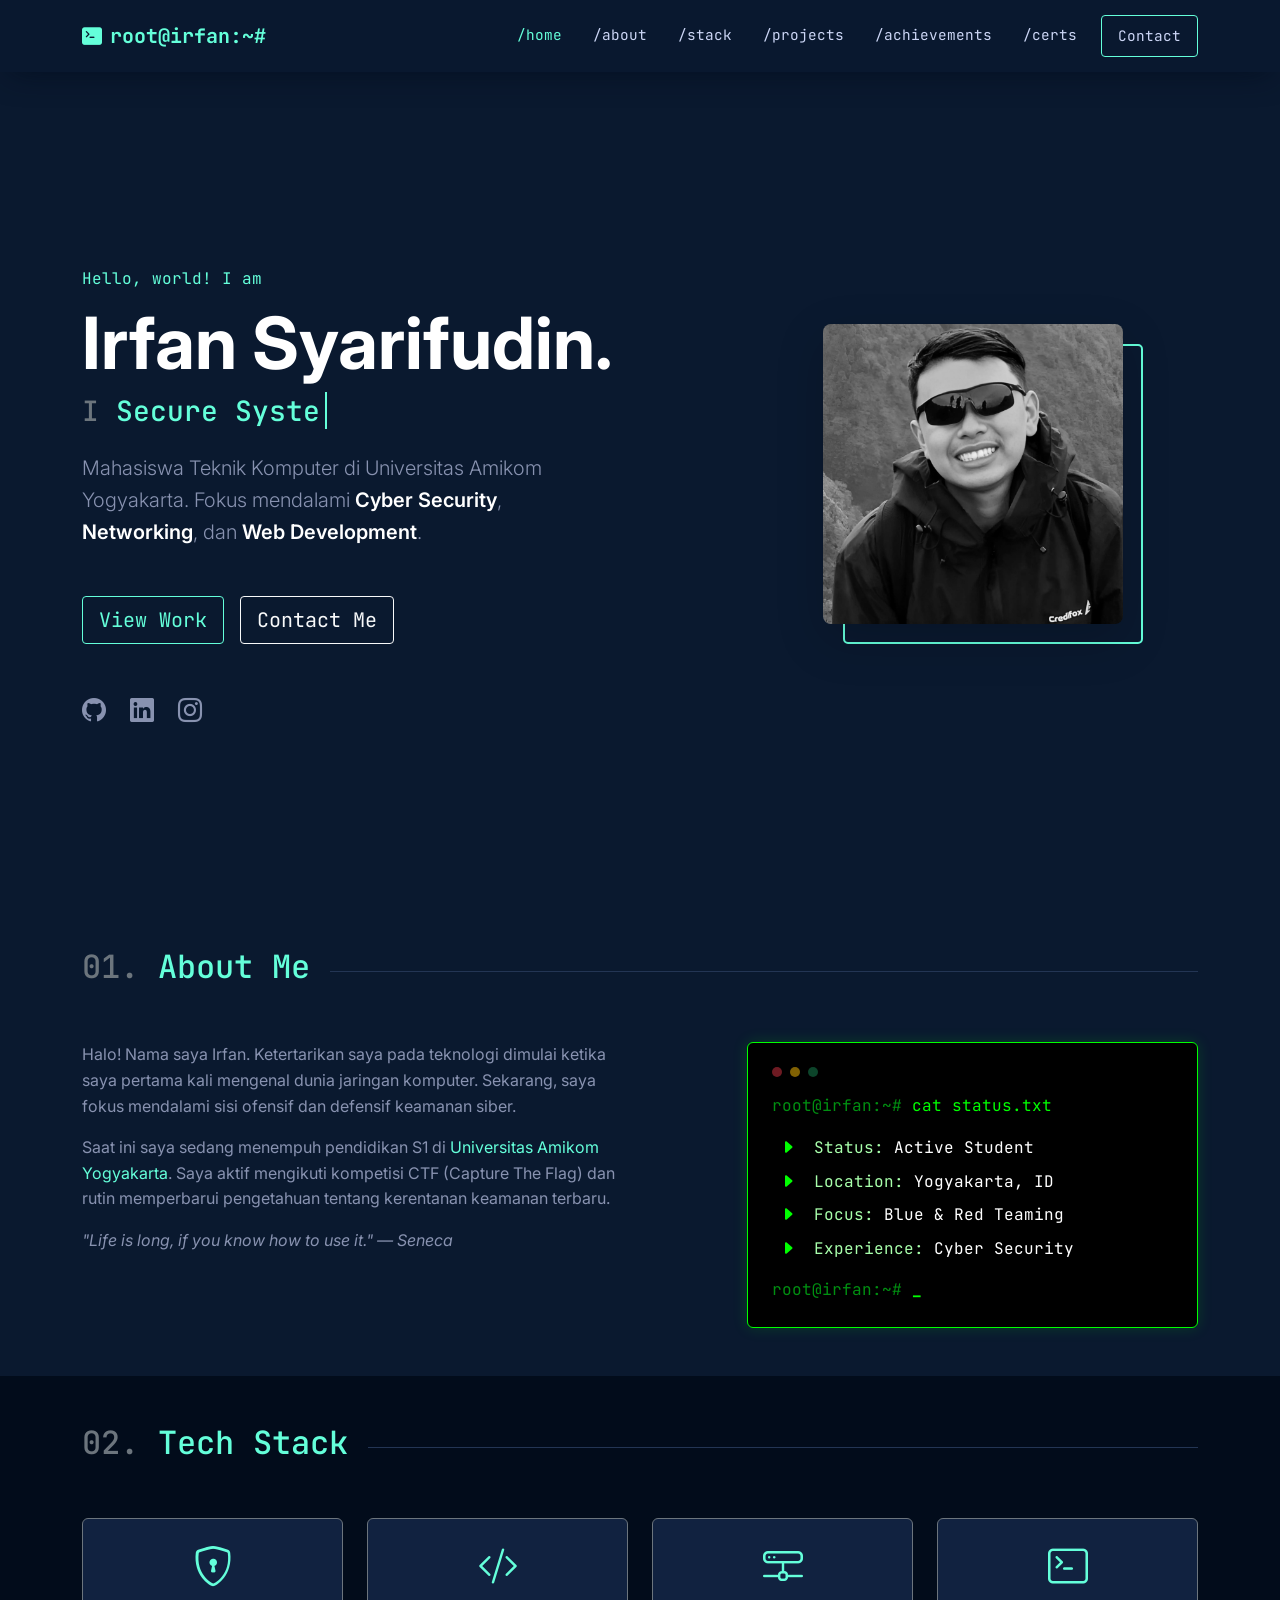
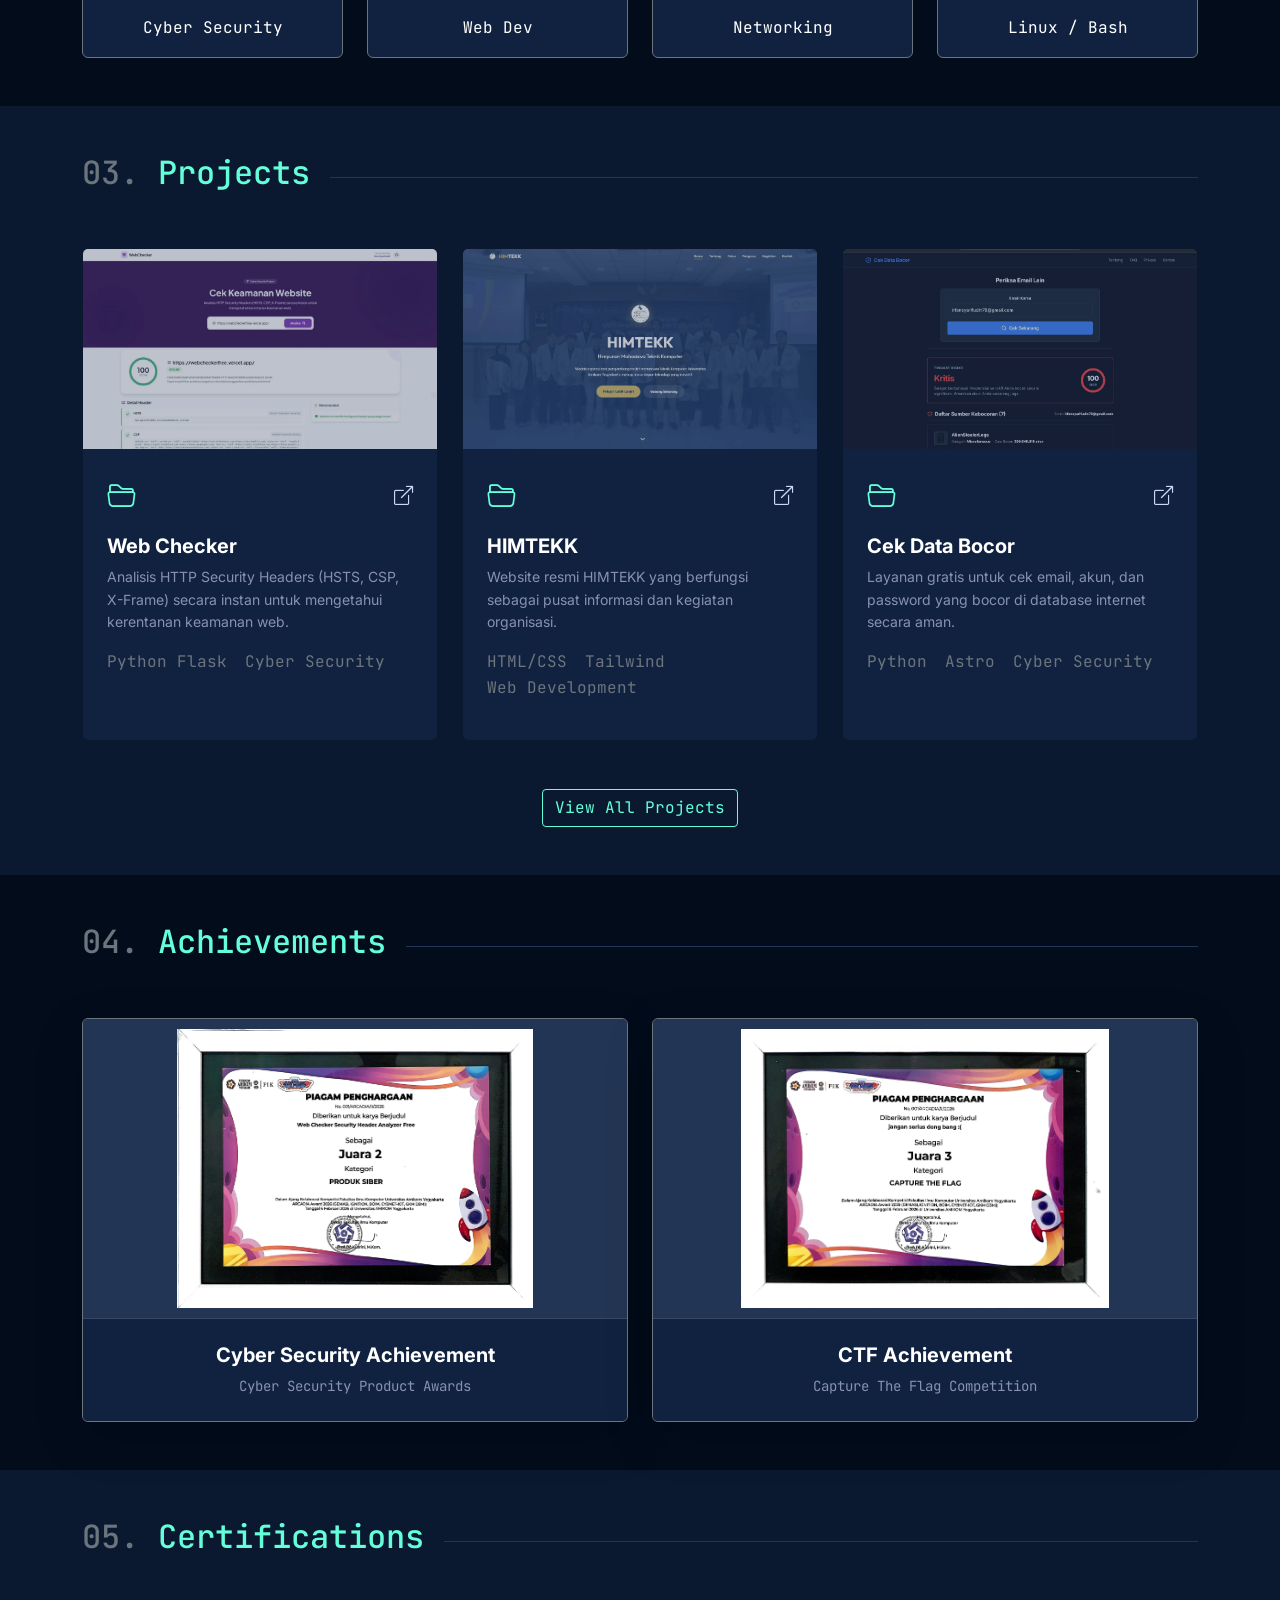
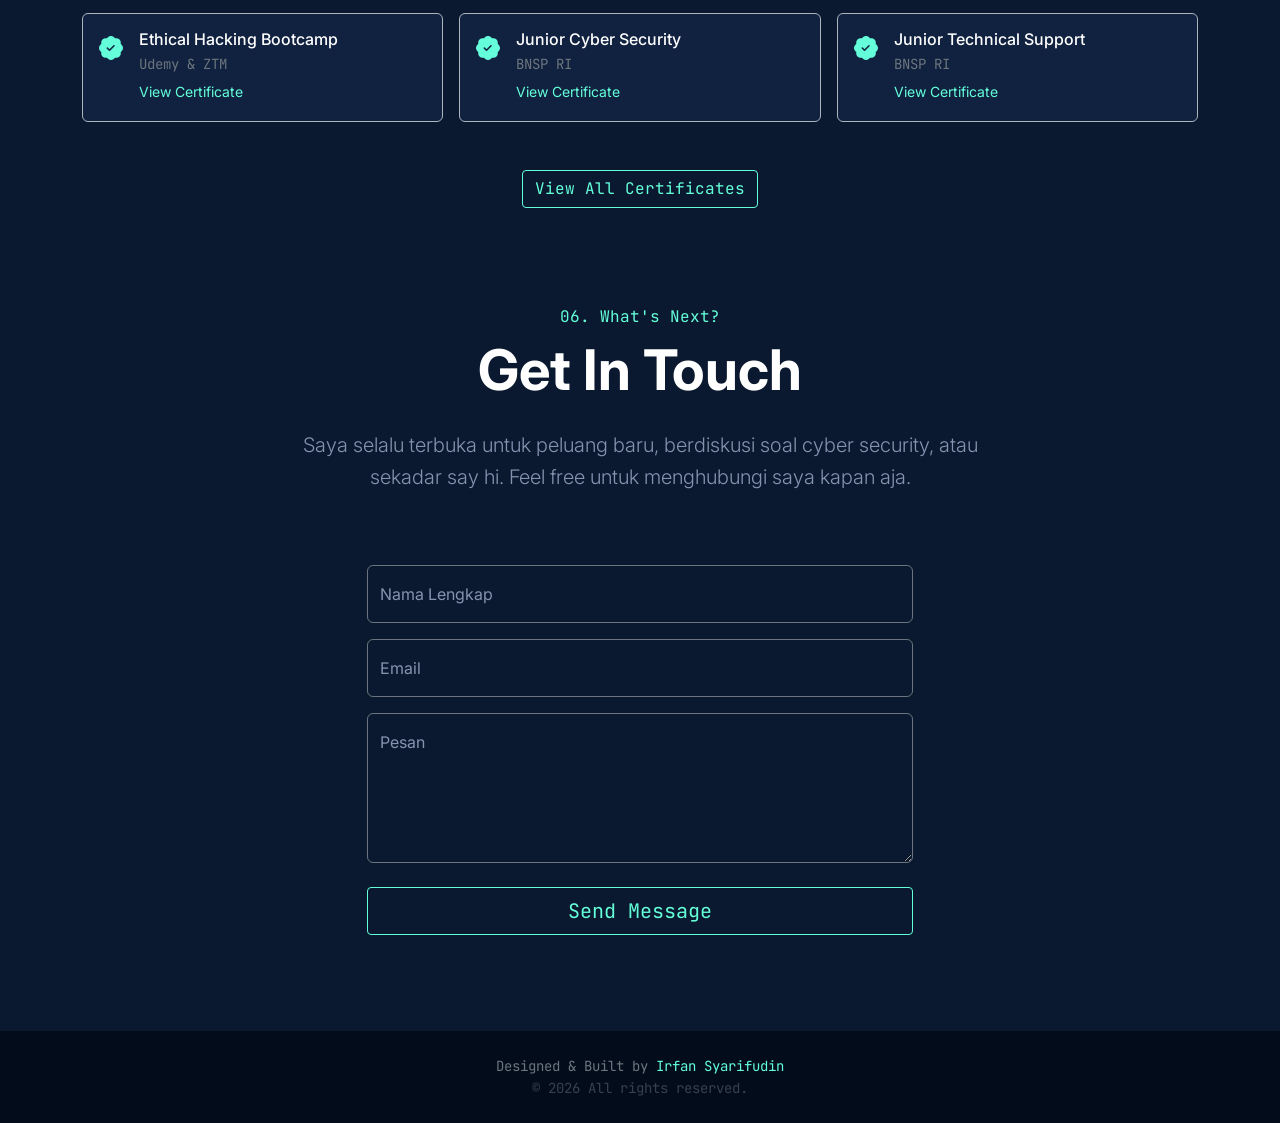
==== commit e1ed3400: "add new project" ====
--- a/portofolio/index.html
+++ b/portofolio/index.html
@@ -284,7 +284,7 @@
                 <p class="text-light-50 small">Website resmi HIMTEKK yang berfungsi sebagai pusat informasi dan kegiatan organisasi.</p>
                 <ul class="list-inline font-mono text-xs text-secondary mt-auto">
                   <li class="list-inline-item">HTML/CSS</li>
-                  <li class="list-inline-item">Bootstrap</li>
+                  <li class="list-inline-item">Tailwind</li>
                   <li class="list-inline-item">Web Development</li>
                 </ul>
               </div>
@@ -294,21 +294,25 @@
           <div class="col-md-4" data-aos="fade-up" data-aos-delay="150">
             <div class="project-card rounded-2 overflow-hidden h-100 position-relative">
               <div class="card-img-wrapper">
-              <a href="https://bit.ly/arduino-door" target="_blank">  <img src="assets/img/iot_door.webp" class="img-fluid" alt="IoT" /></a>
+                <a href="https://databocor.web.id/" target="_blank">
+                  <img src="assets/img/databocor.webp" class="img-fluid" alt="Cek Data Bocor" />
+                </a>
               </div>
               <div class="project-content p-4 bg-dark-card h-100">
                 <div class="d-flex justify-content-between align-items-center mb-3">
                   <i class="bi bi-folder2-open text-cyan fs-3"></i>
                   <div class="project-links">
-                    <a href="https://bit.ly/arduino-door" target="_blank"><i class="bi bi-box-arrow-up-right"></i></a>
+                    <a href="https://databocor.web.id/" target="_blank"><i class="bi bi-box-arrow-up-right"></i></a>
                   </div>
                 </div>
-                <h3 class="h5 text-white fw-bold hover-cyan">IoT Smart Lock</h3>
-                <p class="text-light-50 small">Sistem keamanan pintu berbasis Arduino dengan keypad dan sensor sentuh.</p>
+                <h3 class="h5 text-white fw-bold hover-cyan">Cek Data Bocor</h3>
+                <p class="text-light-50 small">
+                  Layanan gratis untuk cek email, akun, dan password yang bocor di database internet secara aman.
+                </p>
                 <ul class="list-inline font-mono text-xs text-secondary mt-auto">
-                  <li class="list-inline-item">C++</li>
-                  <li class="list-inline-item">Arduino</li>
-                  <li class="list-inline-item">IoT</li>
+                  <li class="list-inline-item">Python</li>
+                  <li class="list-inline-item">Astro</li>
+                  <li class="list-inline-item">Cyber Security</li>
                 </ul>
               </div>
             </div>
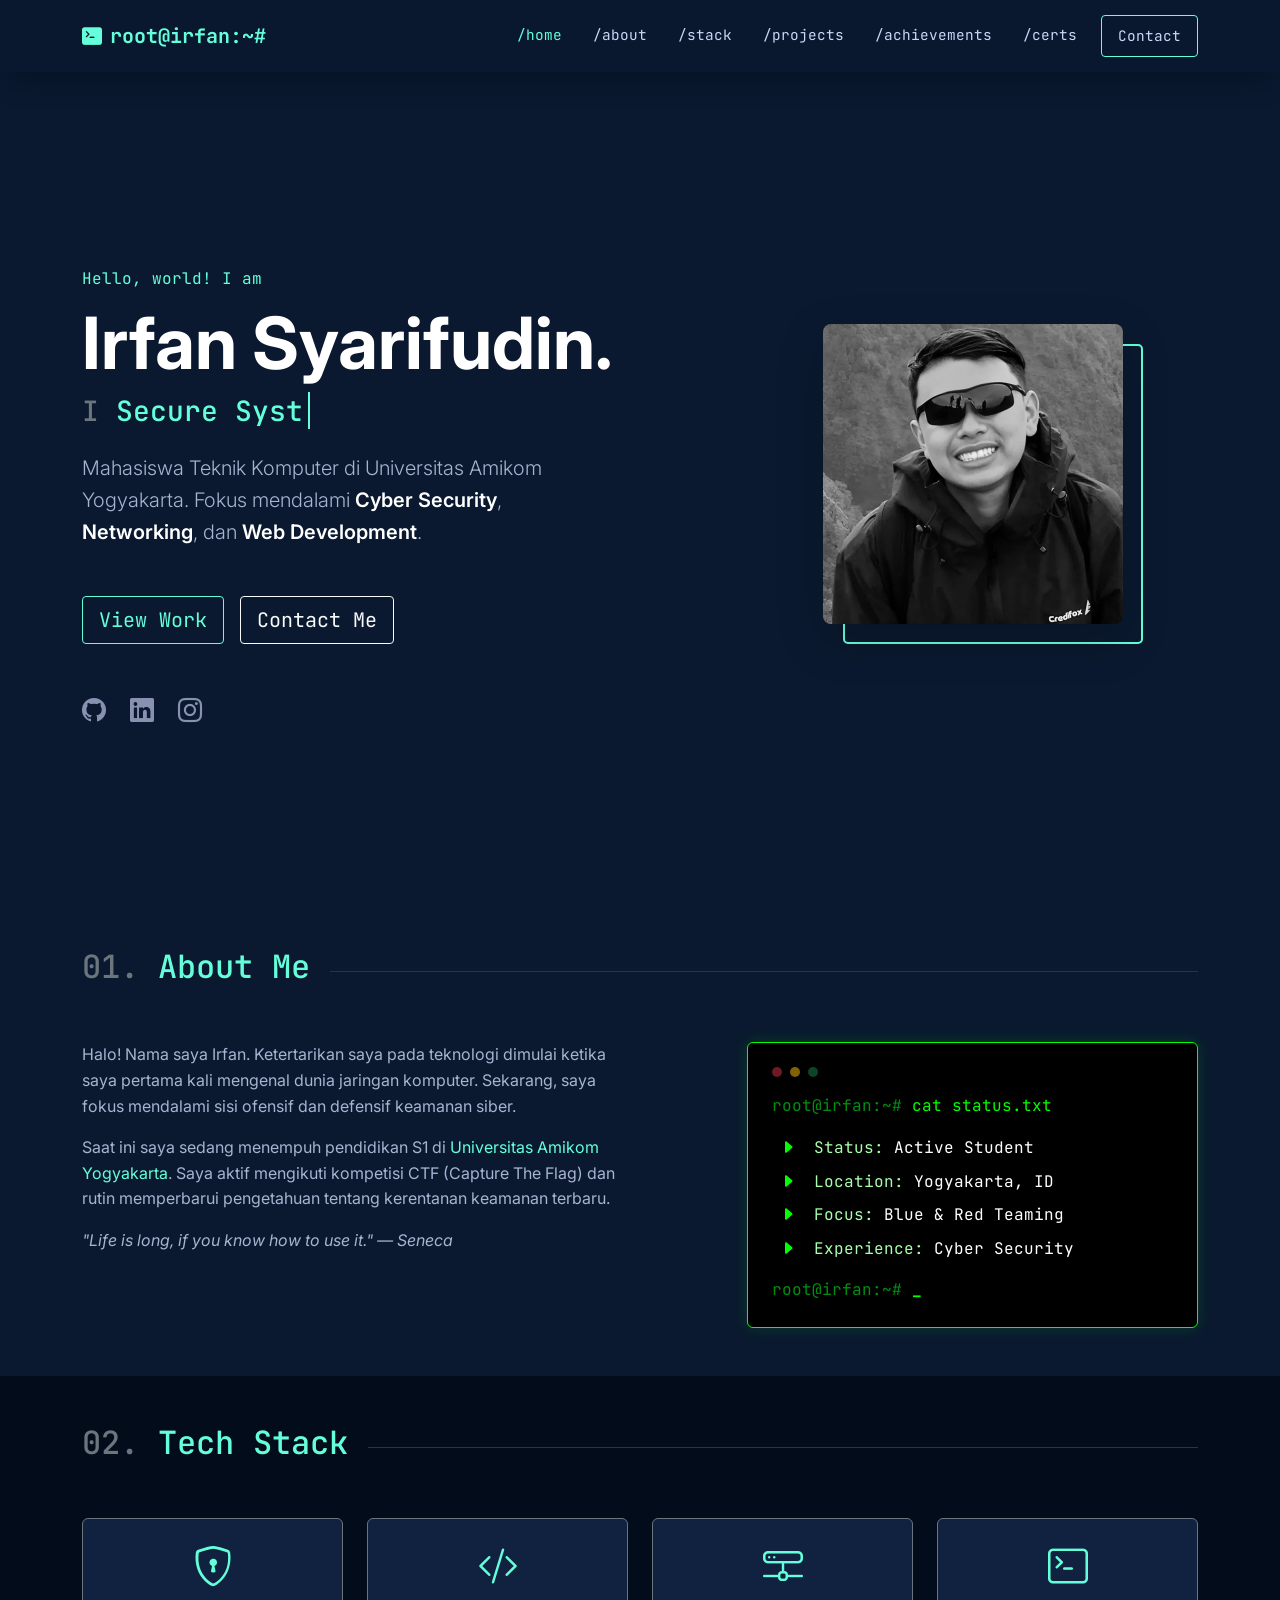
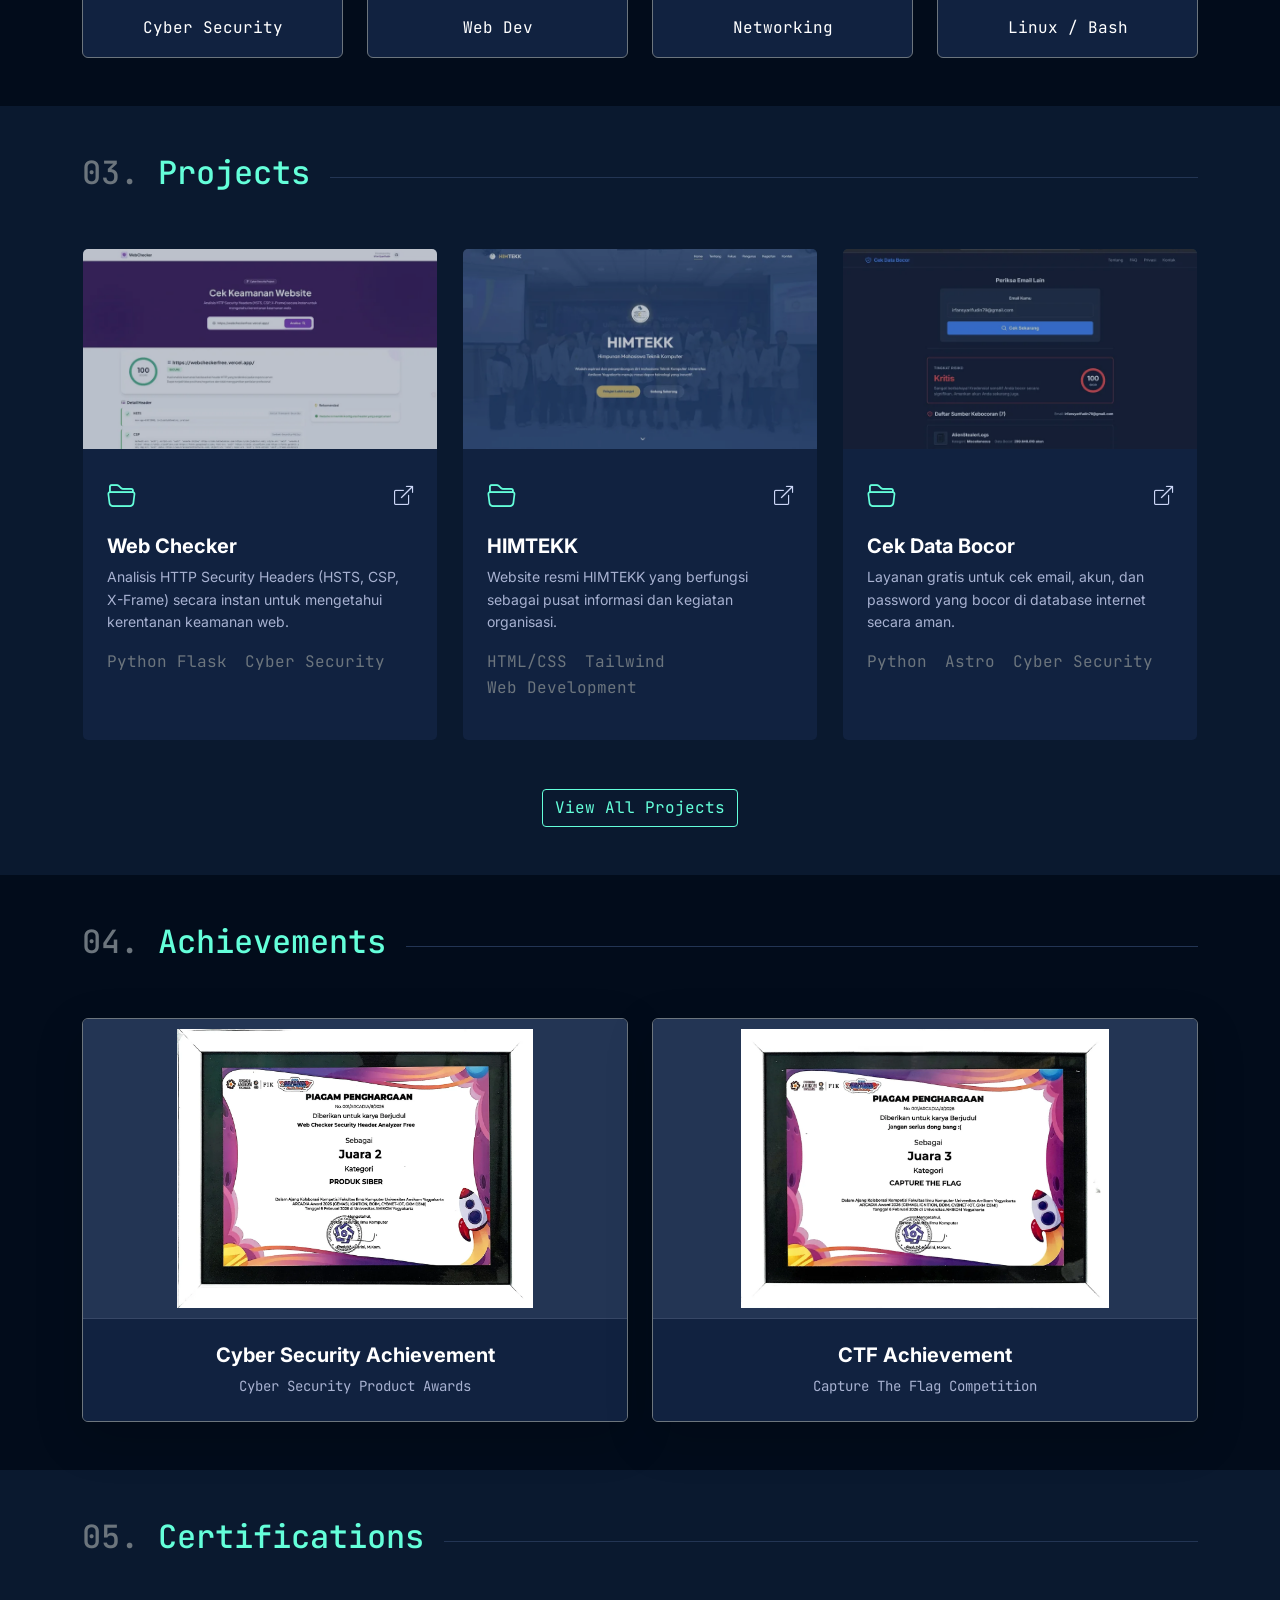
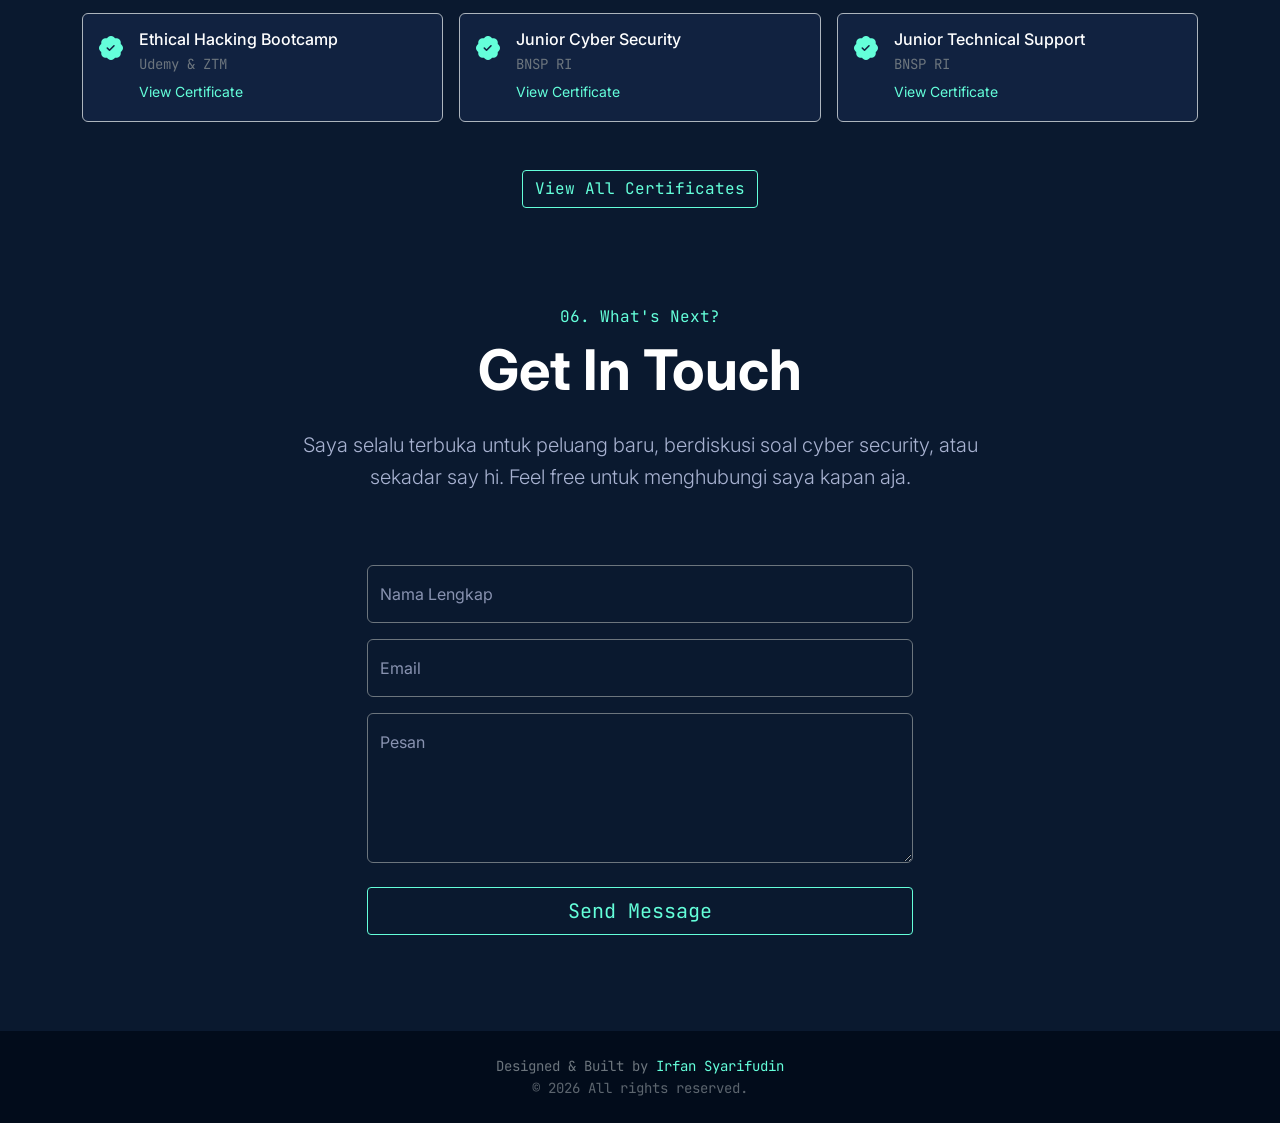
==== commit ef482819: "optimasi gambar, hapus render-blocking, tingkatkan aksesibilitas & CSP" ====
--- a/portofolio/index.html
+++ b/portofolio/index.html
@@ -57,15 +57,22 @@
     <!-- Google Fonts -->
     <link rel="preconnect" href="https://fonts.googleapis.com" />
     <link rel="preconnect" href="https://fonts.gstatic.com" crossorigin />
+    <link rel="preload" as="style" href="https://fonts.googleapis.com/css2?family=Inter:wght@300;400;600;700&family=JetBrains+Mono:wght@400;700&display=swap" />
     <link
       href="https://fonts.googleapis.com/css2?family=Inter:wght@300;400;600;700&family=JetBrains+Mono:wght@400;700&display=swap"
       rel="stylesheet"
+      media="print"
+      onload="this.media='all'"
     />
+    <noscript>
+      <link href="https://fonts.googleapis.com/css2?family=Inter:wght@300;400;600;700&family=JetBrains+Mono:wght@400;700&display=swap" rel="stylesheet" />
+    </noscript>
 
     <!-- Libraries -->
+    <link rel="preload" as="style" href="https://cdn.jsdelivr.net/npm/bootstrap@5.3.8/dist/css/bootstrap.min.css" />
     <link href="https://cdn.jsdelivr.net/npm/bootstrap@5.3.8/dist/css/bootstrap.min.css" rel="stylesheet" />
-    <link rel="stylesheet" href="https://cdn.jsdelivr.net/npm/bootstrap-icons@1.13.1/font/bootstrap-icons.min.css" />
-    <link href="https://unpkg.com/aos@2.3.1/dist/aos.css" rel="stylesheet" />
+    <link rel="stylesheet" href="https://cdn.jsdelivr.net/npm/bootstrap-icons@1.13.1/font/bootstrap-icons.min.css" media="print" onload="this.media='all'" />
+    <link href="https://unpkg.com/aos@2.3.1/dist/aos.css" rel="stylesheet" media="print" onload="this.media='all'" />
 
     <!-- CSS -->
     <link rel="stylesheet" href="css/style.css" />
@@ -76,7 +83,7 @@
     <nav id="navbar" class="navbar navbar-expand-lg fixed-top navbar-dark">
       <div class="container">
         <a class="navbar-brand font-mono fw-bold text-cyan" href="#home"> <i class="bi bi-terminal-fill me-2"></i>root@irfan:~# </a>
-        <button class="navbar-toggler border-0" type="button" data-bs-toggle="collapse" data-bs-target="#navbarNav">
+        <button class="navbar-toggler border-0" type="button" data-bs-toggle="collapse" data-bs-target="#navbarNav" aria-controls="navbarNav" aria-expanded="false" aria-label="Buka Navigasi">
           <i class="bi bi-list text-cyan fs-2"></i>
         </button>
         <div class="collapse navbar-collapse" id="navbarNav">
@@ -120,15 +127,15 @@
               <a href="#contact" class="btn btn-outline-light btn-lg font-mono rounded-1">Contact Me</a>
             </div>
             <div class="mt-5 social-links">
-              <a href="https://github.com/Irfan3006" target="_blank"><i class="bi bi-github"></i></a>
-              <a href="https://www.linkedin.com/in/irfan-syarifudin" target="_blank"><i class="bi bi-linkedin"></i></a>
-              <a href="https://www.instagram.com/irfann_404" target="_blank"><i class="bi bi-instagram"></i></a>
+              <a href="https://github.com/Irfan3006" target="_blank" rel="noopener noreferrer" aria-label="GitHub Irfan Syarifudin"><i class="bi bi-github" aria-hidden="true"></i></a>
+              <a href="https://www.linkedin.com/in/irfan-syarifudin" target="_blank" rel="noopener noreferrer" aria-label="LinkedIn Irfan Syarifudin"><i class="bi bi-linkedin" aria-hidden="true"></i></a>
+              <a href="https://www.instagram.com/irfann_404" target="_blank" rel="noopener noreferrer" aria-label="Instagram Irfan Syarifudin"><i class="bi bi-instagram" aria-hidden="true"></i></a>
             </div>
           </div>
           <div class="col-lg-5 text-center" data-aos="fade-left">
             <div class="profile-container position-relative">
               <div class="profile-glow"></div>
-              <img src="assets/img/profile.webp" alt="Irfan" class="img-fluid rounded-3 position-relative z-2 profile-img shadow-lg" />
+              <img src="assets/img/profile.webp" alt="Foto Profil Irfan Syarifudin" width="600" height="600" fetchpriority="high" decoding="async" class="img-fluid rounded-3 position-relative z-2 profile-img shadow-lg" />
             </div>
           </div>
         </div>
@@ -247,13 +254,15 @@
           <div class="col-md-4" data-aos="fade-up" data-aos-delay="50">
             <div class="project-card rounded-2 overflow-hidden h-100 position-relative">
               <div class="card-img-wrapper">
-              <a href="https://webckf.vercel.app/" target="_blank">  <img src="assets/img/web-checker.webp" class="img-fluid" alt="Web Checker" /></a>
+                <a href="https://webckf.vercel.app/" target="_blank" rel="noopener noreferrer" aria-label="Buka website Web Checker">
+                  <img src="assets/img/web-checker.webp" width="800" height="452" loading="lazy" decoding="async" class="img-fluid" alt="Web Checker" />
+                </a>
               </div>
               <div class="project-content p-4 bg-dark-card h-100">
                 <div class="d-flex justify-content-between align-items-center mb-3">
                   <i class="bi bi-folder2-open text-cyan fs-3"></i>
                   <div class="project-links">
-                    <a href="https://webckf.vercel.app/" target="_blank"><i class="bi bi-box-arrow-up-right"></i></a>
+                    <a href="https://webckf.vercel.app/" target="_blank" rel="noopener noreferrer" aria-label="Buka website Web Checker"><i class="bi bi-box-arrow-up-right" aria-hidden="true"></i></a>
                   </div>
                 </div>
                 <h3 class="h5 text-white fw-bold hover-cyan">Web Checker</h3>
@@ -271,13 +280,15 @@
           <div class="col-md-4" data-aos="fade-up" data-aos-delay="100">
             <div class="project-card rounded-2 overflow-hidden h-100 position-relative">
               <div class="card-img-wrapper">
-              <a href="https://himtekk.com" target="_blank">  <img src="assets/img/himtekk.webp" class="img-fluid" alt="HIMTEKK" /></a>
+                <a href="https://himtekk.com" target="_blank" rel="noopener noreferrer" aria-label="Buka website HIMTEKK">
+                  <img src="assets/img/himtekk.webp" width="800" height="452" loading="lazy" decoding="async" class="img-fluid" alt="HIMTEKK" />
+                </a>
               </div>
               <div class="project-content p-4 bg-dark-card h-100">
                 <div class="d-flex justify-content-between align-items-center mb-3">
                   <i class="bi bi-folder2-open text-cyan fs-3"></i>
                   <div class="project-links">
-                    <a href="https://himtekk.com" target="_blank"><i class="bi bi-box-arrow-up-right"></i></a>
+                    <a href="https://himtekk.com" target="_blank" rel="noopener noreferrer" aria-label="Buka website HIMTEKK"><i class="bi bi-box-arrow-up-right" aria-hidden="true"></i></a>
                   </div>
                 </div>
                 <h3 class="h5 text-white fw-bold hover-cyan">HIMTEKK</h3>
@@ -294,15 +305,15 @@
           <div class="col-md-4" data-aos="fade-up" data-aos-delay="150">
             <div class="project-card rounded-2 overflow-hidden h-100 position-relative">
               <div class="card-img-wrapper">
-                <a href="https://databocor.web.id/" target="_blank">
-                  <img src="assets/img/databocor.webp" class="img-fluid" alt="Cek Data Bocor" />
+                <a href="https://databocor.web.id/" target="_blank" rel="noopener noreferrer" aria-label="Buka website Cek Data Bocor">
+                  <img src="assets/img/databocor.webp" width="800" height="500" loading="lazy" decoding="async" class="img-fluid" alt="Cek Data Bocor" />
                 </a>
               </div>
               <div class="project-content p-4 bg-dark-card h-100">
                 <div class="d-flex justify-content-between align-items-center mb-3">
                   <i class="bi bi-folder2-open text-cyan fs-3"></i>
                   <div class="project-links">
-                    <a href="https://databocor.web.id/" target="_blank"><i class="bi bi-box-arrow-up-right"></i></a>
+                    <a href="https://databocor.web.id/" target="_blank" rel="noopener noreferrer" aria-label="Buka website Cek Data Bocor"><i class="bi bi-box-arrow-up-right" aria-hidden="true"></i></a>
                   </div>
                 </div>
                 <h3 class="h5 text-white fw-bold hover-cyan">Cek Data Bocor</h3>
@@ -319,7 +330,7 @@
           </div>
         </div>
         <div class="text-center mt-5" data-aos="fade-up" data-aos-delay="200">
-          <a href="https://github.com/Irfan3006?tab=repositories" onclick="window.open('projects.html', '_blank')" class="btn btn-outline-cyan font-mono rounded-1"
+          <a href="projects.html" target="_blank" rel="noopener noreferrer" class="btn btn-outline-cyan font-mono rounded-1"
             >View All Projects</a
           >
         </div>
@@ -339,7 +350,7 @@
           <div class="col-md-6" data-aos="fade-up" data-aos-delay="150">
             <div class="achievement-card rounded-2 overflow-hidden h-100 position-relative bg-dark-card border border-secondary shadow-lg">
               <div class="achievement-img-wrapper">
-                <img src="assets/img/piagam_Siber.webp" class="img-fluid" alt="Siber Security Achievement" />
+                <img src="assets/img/piagam_Siber.webp" width="1200" height="939" loading="lazy" decoding="async" class="img-fluid" alt="Piagam Cyber Security Product Awards" />
               </div>
               <div class="achievement-content p-4 text-center">
                 <h3 class="h5 text-white fw-bold mb-2">Cyber Security Achievement</h3>
@@ -350,7 +361,7 @@
           <div class="col-md-6" data-aos="fade-up" data-aos-delay="50">
             <div class="achievement-card rounded-2 overflow-hidden h-100 position-relative bg-dark-card border border-secondary shadow-lg">
               <div class="achievement-img-wrapper">
-                <img src="assets/img/piagam_CTF.webp" class="img-fluid" alt="Capture The Flag Achievement" />
+                <img src="assets/img/piagam_CTF.webp" width="1200" height="908" loading="lazy" decoding="async" class="img-fluid" alt="Piagam Capture The Flag Competition" />
               </div>
               <div class="achievement-content p-4 text-center">
                 <h3 class="h5 text-white fw-bold mb-2">CTF Achievement</h3>
@@ -372,11 +383,11 @@
         <div class="row g-3">
           <div class="col-md-6 col-lg-4" data-aos="fade-up">
             <div class="cert-item d-flex align-items-start p-3 bg-dark-card rounded border border-dark-subtle h-100">
-              <i class="bi bi-patch-check-fill text-cyan fs-4 me-3"></i>
+              <i class="bi bi-patch-check-fill text-cyan fs-4 me-3" aria-hidden="true"></i>
               <div>
-                <h5 class="text-white h6 mb-1">Ethical Hacking Bootcamp</h5>
+                <h3 class="text-white h6 mb-1">Ethical Hacking Bootcamp</h3>
                 <p class="text-secondary font-mono small mb-1">Udemy & ZTM</p>
-                <a href="https://ude.my/UC-4468ccc8-9ef3-46d1-b711-3c6fee0bd093" target="_blank" class="small text-cyan text-decoration-none"
+                <a href="https://ude.my/UC-4468ccc8-9ef3-46d1-b711-3c6fee0bd093" target="_blank" rel="noopener noreferrer" aria-label="Lihat Sertifikat Ethical Hacking Bootcamp" class="small text-cyan text-decoration-none"
                   >View Certificate</a
                 >
               </div>
@@ -384,13 +395,15 @@
           </div>
           <div class="col-md-6 col-lg-4" data-aos="fade-up" data-aos-delay="100">
             <div class="cert-item d-flex align-items-start p-3 bg-dark-card rounded border border-dark-subtle h-100">
-              <i class="bi bi-patch-check-fill text-cyan fs-4 me-3"></i>
+              <i class="bi bi-patch-check-fill text-cyan fs-4 me-3" aria-hidden="true"></i>
               <div>
-                <h5 class="text-white h6 mb-1">Junior Cyber Security</h5>
+                <h3 class="text-white h6 mb-1">Junior Cyber Security</h3>
                 <p class="text-secondary font-mono small mb-1">BNSP RI</p>
                 <a
                   href="https://drive.google.com/file/d/1VVm_TEi9QfJyfrPkuWalOginQajvvKqq/view?usp=sharing"
                   target="_blank"
+                  rel="noopener noreferrer"
+                  aria-label="Lihat Sertifikat Junior Cyber Security BNSP"
                   class="small text-cyan text-decoration-none"
                   >View Certificate</a
                 >
@@ -399,13 +412,15 @@
           </div>
           <div class="col-md-6 col-lg-4" data-aos="fade-up" data-aos-delay="200">
             <div class="cert-item d-flex align-items-start p-3 bg-dark-card rounded border border-dark-subtle h-100">
-              <i class="bi bi-patch-check-fill text-cyan fs-4 me-3"></i>
+              <i class="bi bi-patch-check-fill text-cyan fs-4 me-3" aria-hidden="true"></i>
               <div>
-                <h5 class="text-white h6 mb-1">Junior Technical Support</h5>
+                <h3 class="text-white h6 mb-1">Junior Technical Support</h3>
                 <p class="text-secondary font-mono small mb-1">BNSP RI</p>
                 <a
                   href="https://drive.google.com/file/d/1dtcRDh66CT6qwuh5Li0aOOsEHY-YxaB8/view"
                   target="_blank"
+                  rel="noopener noreferrer"
+                  aria-label="Lihat Sertifikat Junior Technical Support BNSP"
                   class="small text-cyan text-decoration-none"
                   >View Certificate</a
                 >
@@ -417,6 +432,7 @@
           <a
             href="https://drive.google.com/drive/folders/1AgGrMPuDbaNqnHa7ZSPsDFLPnxdRDeP1?usp=sharing"
             target="_blank"
+            rel="noopener noreferrer"
             class="btn btn-outline-cyan font-mono rounded-1"
             >View All Certificates</a
           >
@@ -492,14 +508,14 @@
     <!-- Footer -->
     <footer class="py-4 text-center font-mono text-secondary small bg-darker">
       <div class="container">
-        <p class="mb-0">Designed & Built by <a href="#" style="text-decoration: none;"><span class="text-cyan">Irfan Syarifudin</span></a></p>
+        <p class="mb-0">Designed & Built by <a href="#home" style="text-decoration: none;" aria-label="Irfan Syarifudin Home"><span class="text-cyan">Irfan Syarifudin</span></a></p>
         <p class="mb-0 opacity-50">© <span id="year"></span> All rights reserved.</p>
       </div>
     </footer>
 
     <!-- Scripts -->
-    <script src="https://cdn.jsdelivr.net/npm/bootstrap@5.3.8/dist/js/bootstrap.bundle.min.js"></script>
-    <script src="https://unpkg.com/aos@2.3.1/dist/aos.js"></script>
+    <script src="https://cdn.jsdelivr.net/npm/bootstrap@5.3.8/dist/js/bootstrap.bundle.min.js" defer></script>
+    <script src="https://unpkg.com/aos@2.3.1/dist/aos.js" defer></script>
 
     <script>
       document.getElementById("year").textContent = new Date().getFullYear();
--- a/portofolio/css/style.css
+++ b/portofolio/css/style.css
@@ -41,9 +41,16 @@
 /* TYPOGRAPHY  */
 .font-mono { font-family: var(--font-mono) !important; }
 .text-cyan { color: var(--accent-cyan) !important; }
-.text-light-50 { color: var(--text-secondary) !important; }
+.text-light-50 { color: #a8b2d1 !important; }
 .bg-darker { background-color: #020c1b !important; }
 .bg-dark-card { background-color: var(--bg-secondary) !important; }
+
+footer {
+  color: #a8b2d1 !important;
+}
+footer .opacity-50 {
+  opacity: 0.85 !important;
+}
 
 /* NAVBAR  */
 .navbar {
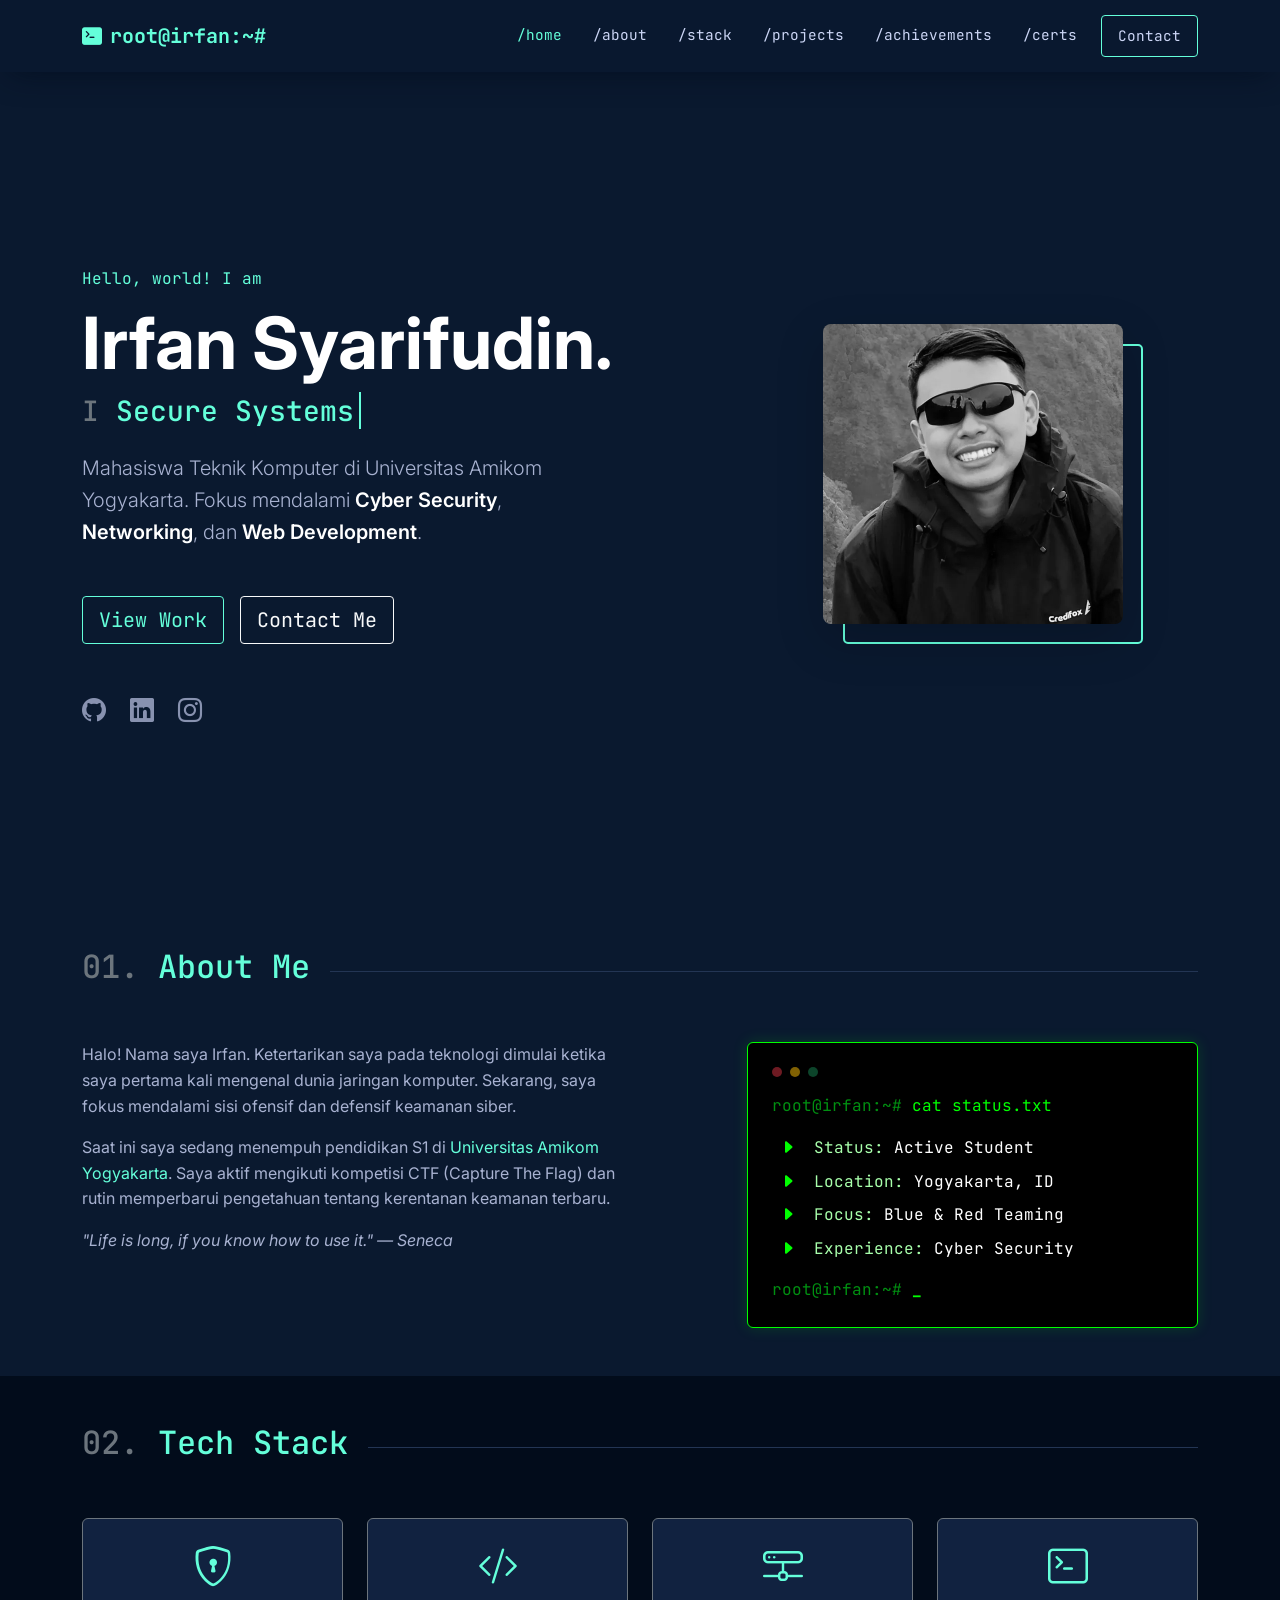
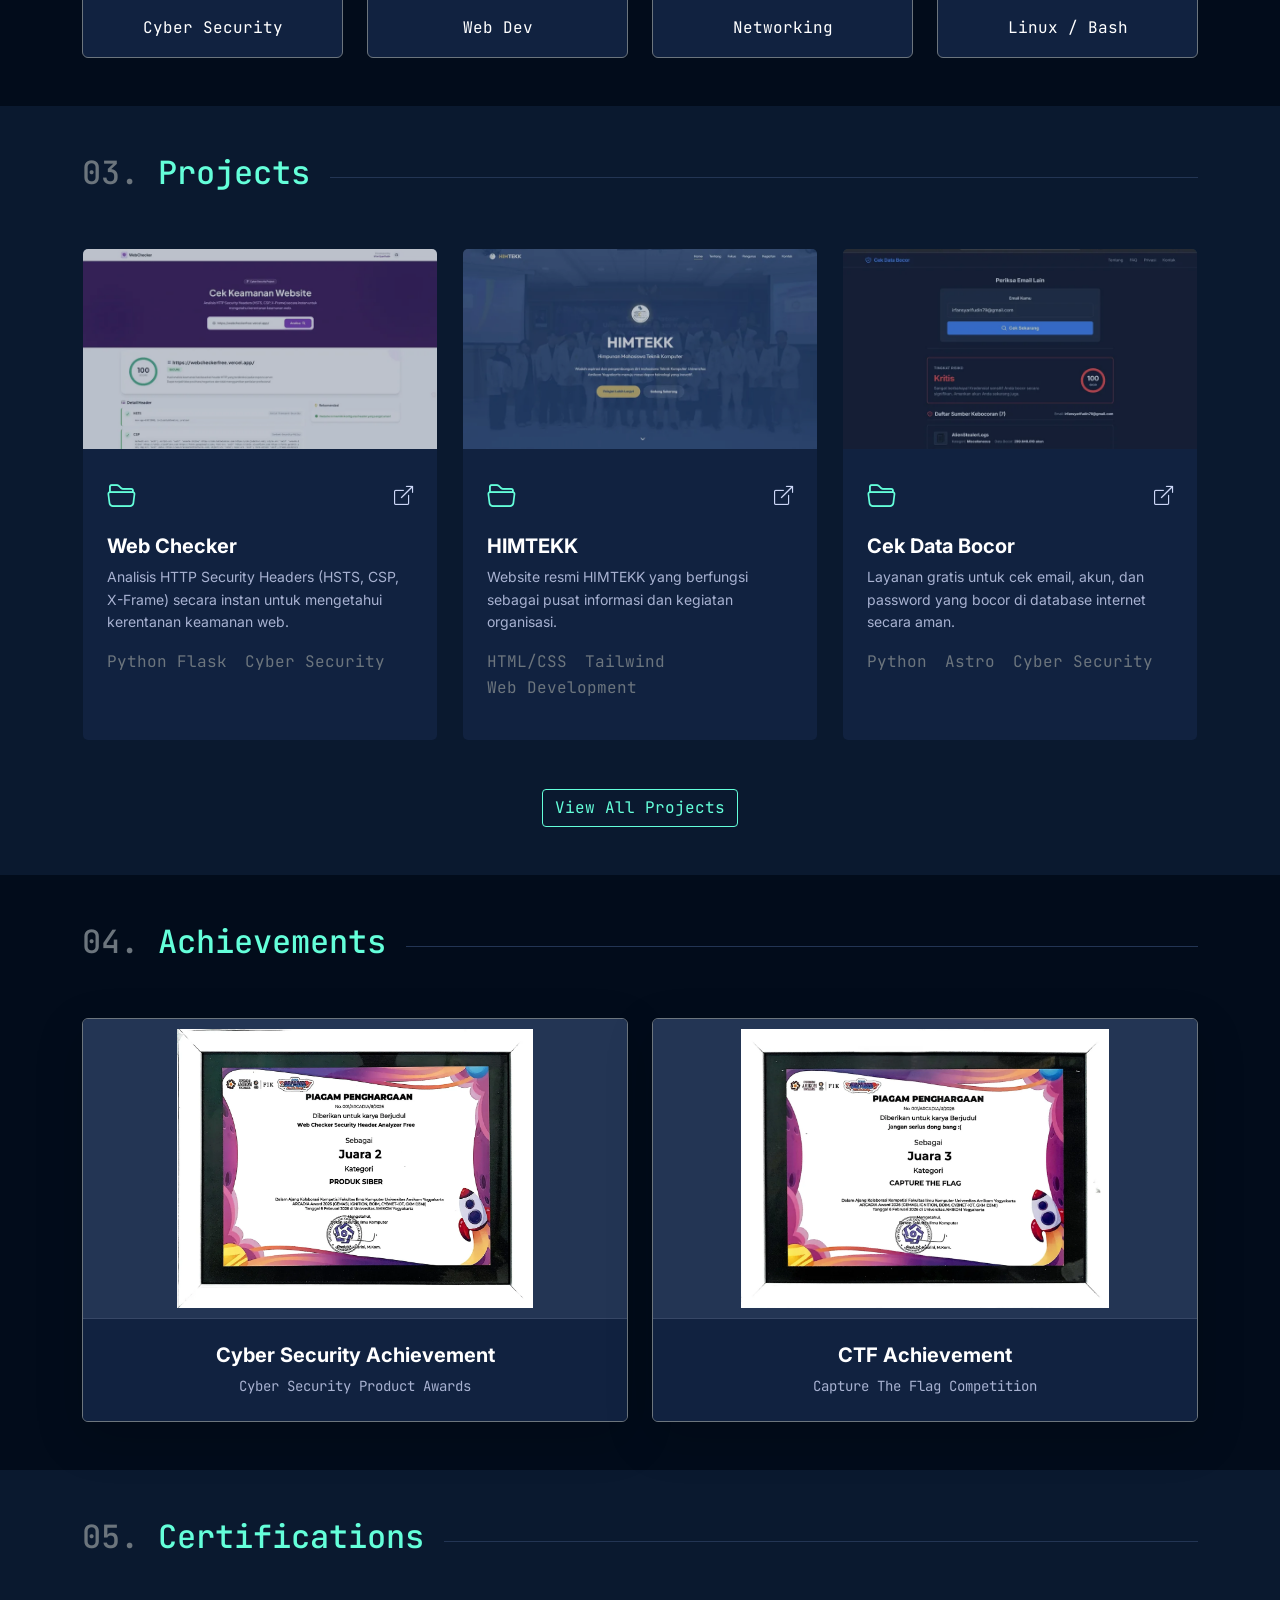
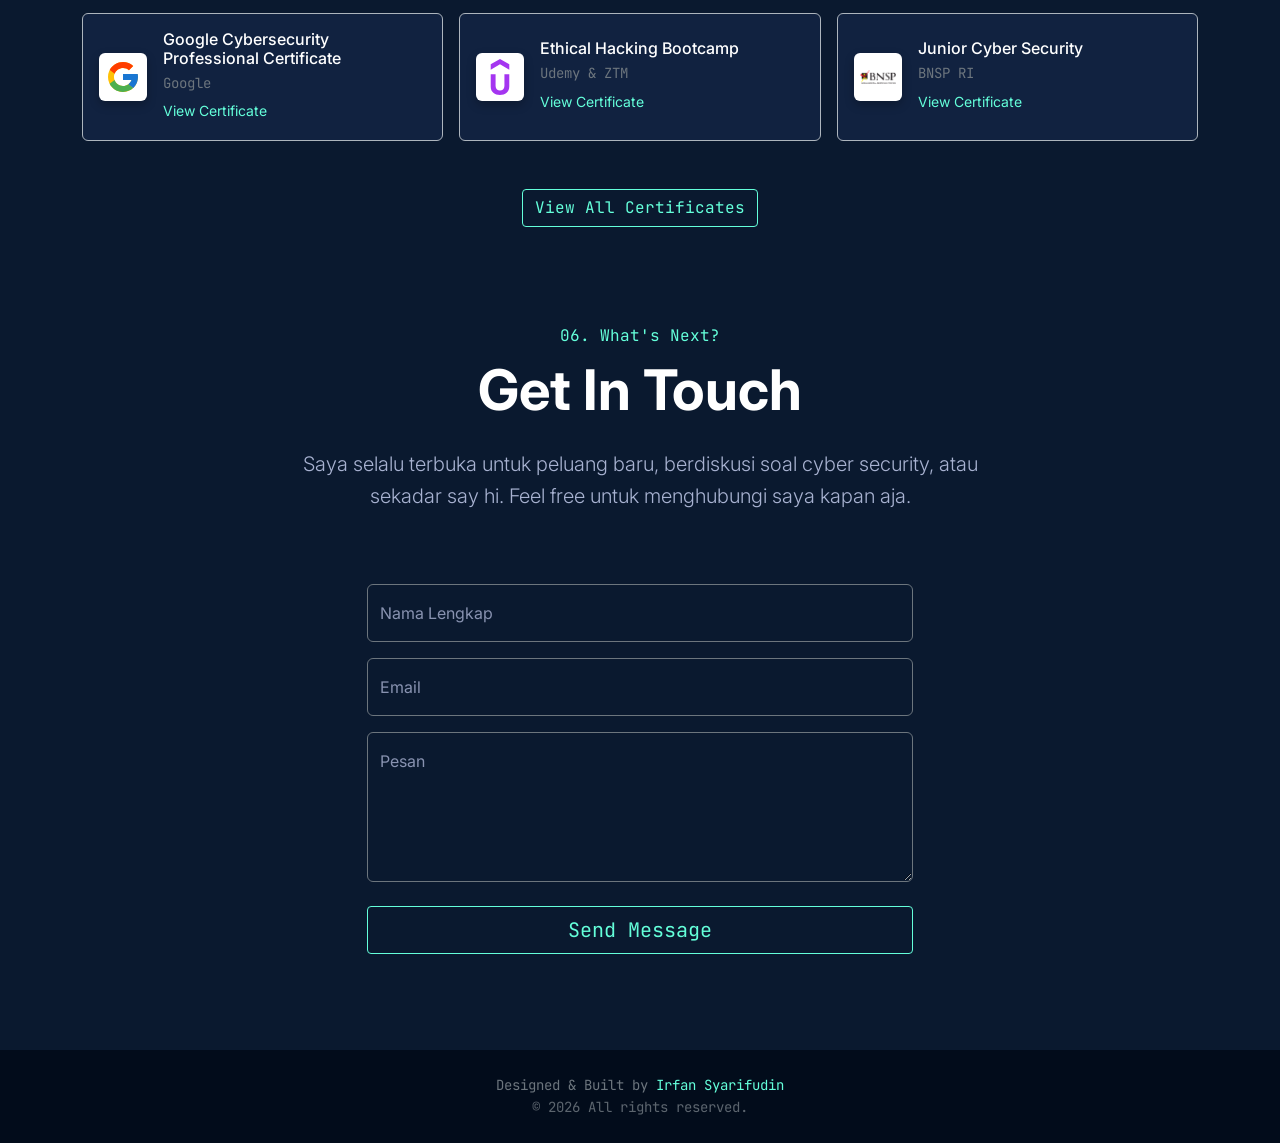
==== commit a56dd315: "feat: add Google Cyber Security cert, official issuer logos, and fix cert section grid" ====
--- a/portofolio/index.html
+++ b/portofolio/index.html
@@ -382,21 +382,49 @@
         </div>
         <div class="row g-3">
           <div class="col-md-6 col-lg-4" data-aos="fade-up">
-            <div class="cert-item d-flex align-items-start p-3 bg-dark-card rounded border border-dark-subtle h-100">
-              <i class="bi bi-patch-check-fill text-cyan fs-4 me-3" aria-hidden="true"></i>
-              <div>
+            <div class="cert-item d-flex align-items-center p-3 bg-dark-card rounded border border-dark-subtle h-100">
+              <div class="cert-icon-wrapper rounded d-flex align-items-center justify-content-center me-3 flex-shrink-0">
+                <img src="assets/img/google.svg" width="28" height="28" alt="Google Logo" class="cert-logo" loading="lazy" />
+              </div>
+              <div class="flex-grow-1">
+                <h3 class="text-white h6 mb-1">Google Cybersecurity Professional Certificate</h3>
+                <p class="text-secondary font-mono small mb-1">Google</p>
+                <a
+                  href="https://coursera.org/share/fee18454d7e3ef7f69f523fe3e17155b"
+                  target="_blank"
+                  rel="noopener noreferrer"
+                  aria-label="Lihat Sertifikat Google Cybersecurity Professional Certificate"
+                  class="small text-cyan text-decoration-none"
+                  >View Certificate</a
+                >
+              </div>
+            </div>
+          </div>
+          <div class="col-md-6 col-lg-4" data-aos="fade-up" data-aos-delay="100">
+            <div class="cert-item d-flex align-items-center p-3 bg-dark-card rounded border border-dark-subtle h-100">
+              <div class="cert-icon-wrapper rounded d-flex align-items-center justify-content-center me-3 flex-shrink-0">
+                <img src="assets/img/udemy.svg" width="28" height="28" alt="Udemy Logo" class="cert-logo" loading="lazy" />
+              </div>
+              <div class="flex-grow-1">
                 <h3 class="text-white h6 mb-1">Ethical Hacking Bootcamp</h3>
                 <p class="text-secondary font-mono small mb-1">Udemy & ZTM</p>
-                <a href="https://ude.my/UC-4468ccc8-9ef3-46d1-b711-3c6fee0bd093" target="_blank" rel="noopener noreferrer" aria-label="Lihat Sertifikat Ethical Hacking Bootcamp" class="small text-cyan text-decoration-none"
+                <a
+                  href="https://ude.my/UC-4468ccc8-9ef3-46d1-b711-3c6fee0bd093"
+                  target="_blank"
+                  rel="noopener noreferrer"
+                  aria-label="Lihat Sertifikat Ethical Hacking Bootcamp"
+                  class="small text-cyan text-decoration-none"
                   >View Certificate</a
                 >
               </div>
             </div>
           </div>
-          <div class="col-md-6 col-lg-4" data-aos="fade-up" data-aos-delay="100">
-            <div class="cert-item d-flex align-items-start p-3 bg-dark-card rounded border border-dark-subtle h-100">
-              <i class="bi bi-patch-check-fill text-cyan fs-4 me-3" aria-hidden="true"></i>
-              <div>
+          <div class="col-md-6 col-lg-4" data-aos="fade-up" data-aos-delay="200">
+            <div class="cert-item d-flex align-items-center p-3 bg-dark-card rounded border border-dark-subtle h-100">
+              <div class="cert-icon-wrapper rounded d-flex align-items-center justify-content-center me-3 flex-shrink-0">
+                <img src="assets/img/bnsp.webp" width="36" height="28" alt="BNSP RI Logo" class="cert-logo" loading="lazy" />
+              </div>
+              <div class="flex-grow-1">
                 <h3 class="text-white h6 mb-1">Junior Cyber Security</h3>
                 <p class="text-secondary font-mono small mb-1">BNSP RI</p>
                 <a
@@ -404,23 +432,6 @@
                   target="_blank"
                   rel="noopener noreferrer"
                   aria-label="Lihat Sertifikat Junior Cyber Security BNSP"
-                  class="small text-cyan text-decoration-none"
-                  >View Certificate</a
-                >
-              </div>
-            </div>
-          </div>
-          <div class="col-md-6 col-lg-4" data-aos="fade-up" data-aos-delay="200">
-            <div class="cert-item d-flex align-items-start p-3 bg-dark-card rounded border border-dark-subtle h-100">
-              <i class="bi bi-patch-check-fill text-cyan fs-4 me-3" aria-hidden="true"></i>
-              <div>
-                <h3 class="text-white h6 mb-1">Junior Technical Support</h3>
-                <p class="text-secondary font-mono small mb-1">BNSP RI</p>
-                <a
-                  href="https://drive.google.com/file/d/1dtcRDh66CT6qwuh5Li0aOOsEHY-YxaB8/view"
-                  target="_blank"
-                  rel="noopener noreferrer"
-                  aria-label="Lihat Sertifikat Junior Technical Support BNSP"
                   class="small text-cyan text-decoration-none"
                   >View Certificate</a
                 >
--- a/portofolio/css/style.css
+++ b/portofolio/css/style.css
@@ -326,4 +326,36 @@
 
 .achievement-content {
     background-color: var(--bg-secondary);
+}
+
+/* CERTIFICATION CARDS */
+.cert-item {
+    transition: all 0.3s cubic-bezier(0.645, 0.045, 0.355, 1);
+}
+
+.cert-item:hover {
+    transform: translateY(-5px);
+    border-color: var(--accent-cyan) !important;
+    box-shadow: 0 10px 25px -10px rgba(100, 255, 218, 0.2);
+}
+
+.cert-icon-wrapper {
+    width: 48px;
+    height: 48px;
+    background-color: #ffffff;
+    border-radius: 8px;
+    padding: 6px;
+    box-shadow: 0 4px 10px rgba(0, 0, 0, 0.25);
+    transition: all 0.3s ease;
+}
+
+.cert-item:hover .cert-icon-wrapper {
+    transform: scale(1.08);
+    box-shadow: 0 0 15px rgba(100, 255, 218, 0.5);
+}
+
+.cert-logo {
+    width: 100%;
+    height: 100%;
+    object-fit: contain;
 }
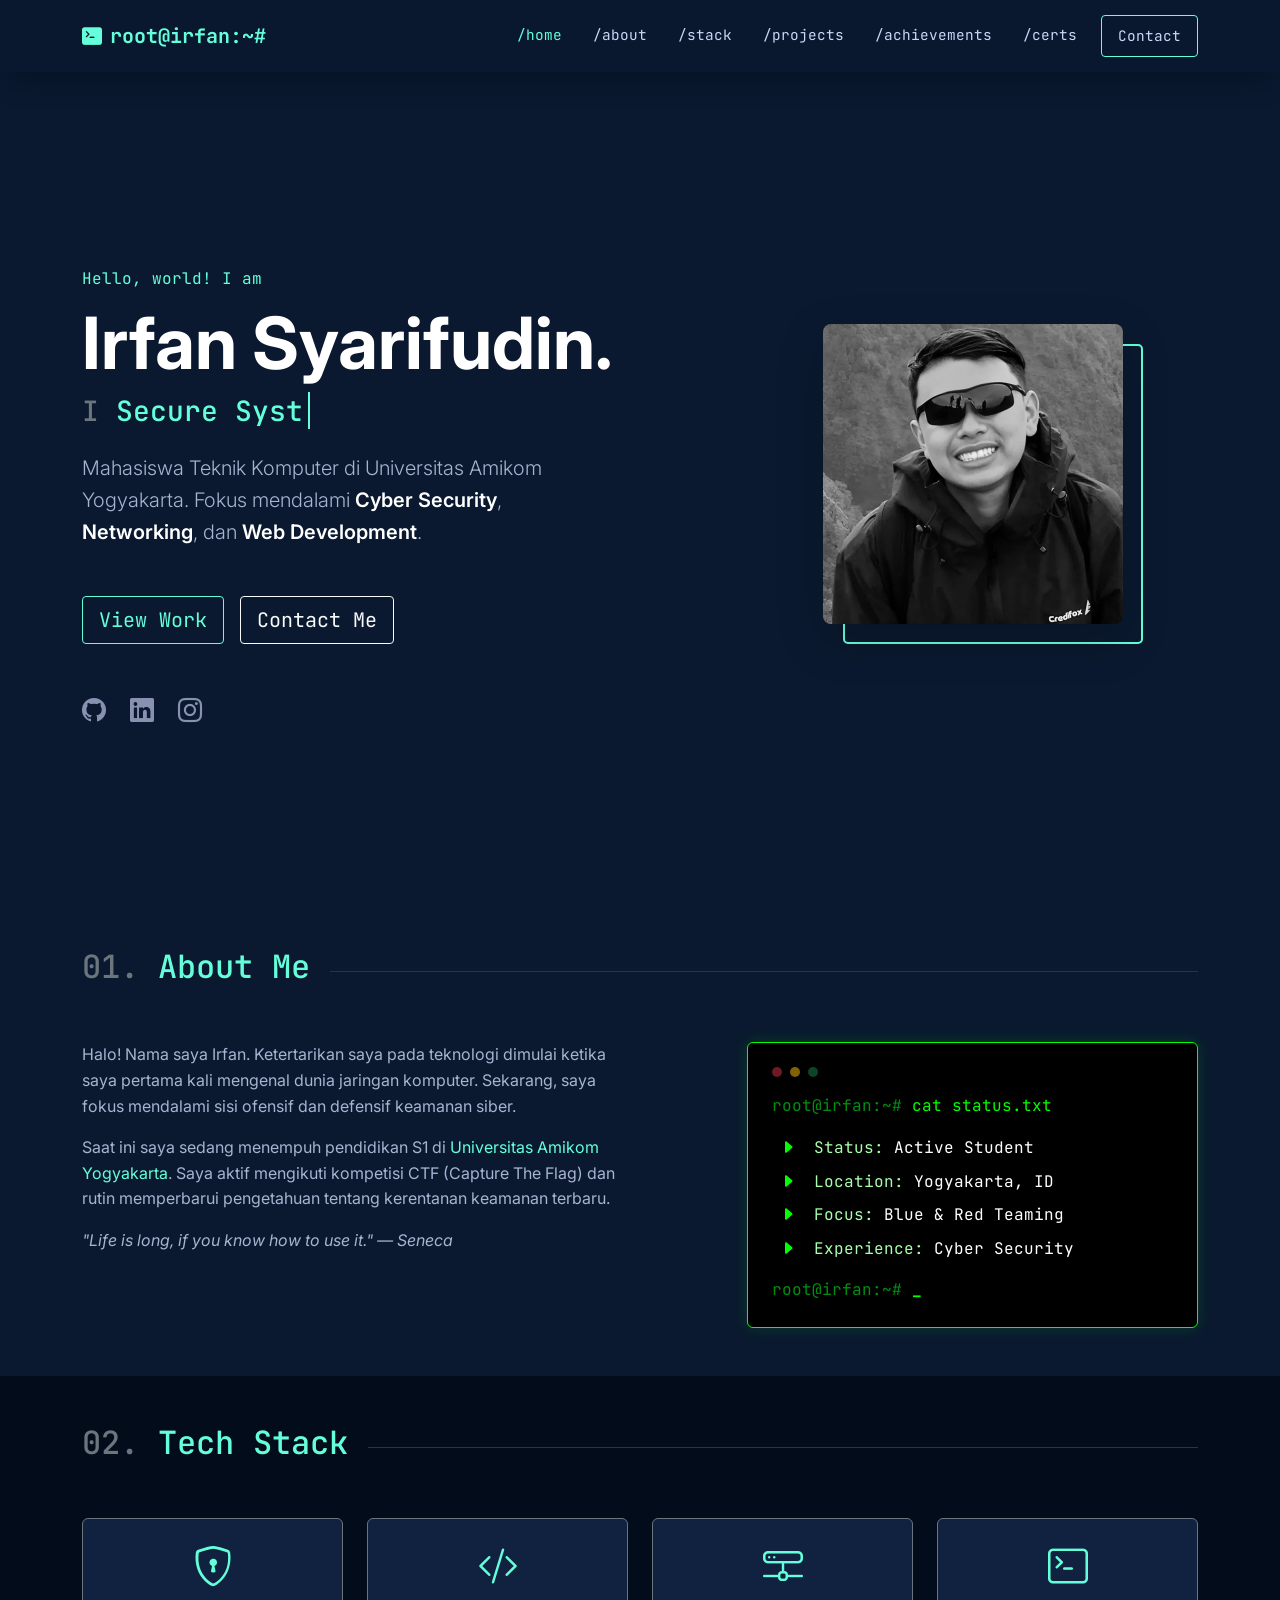
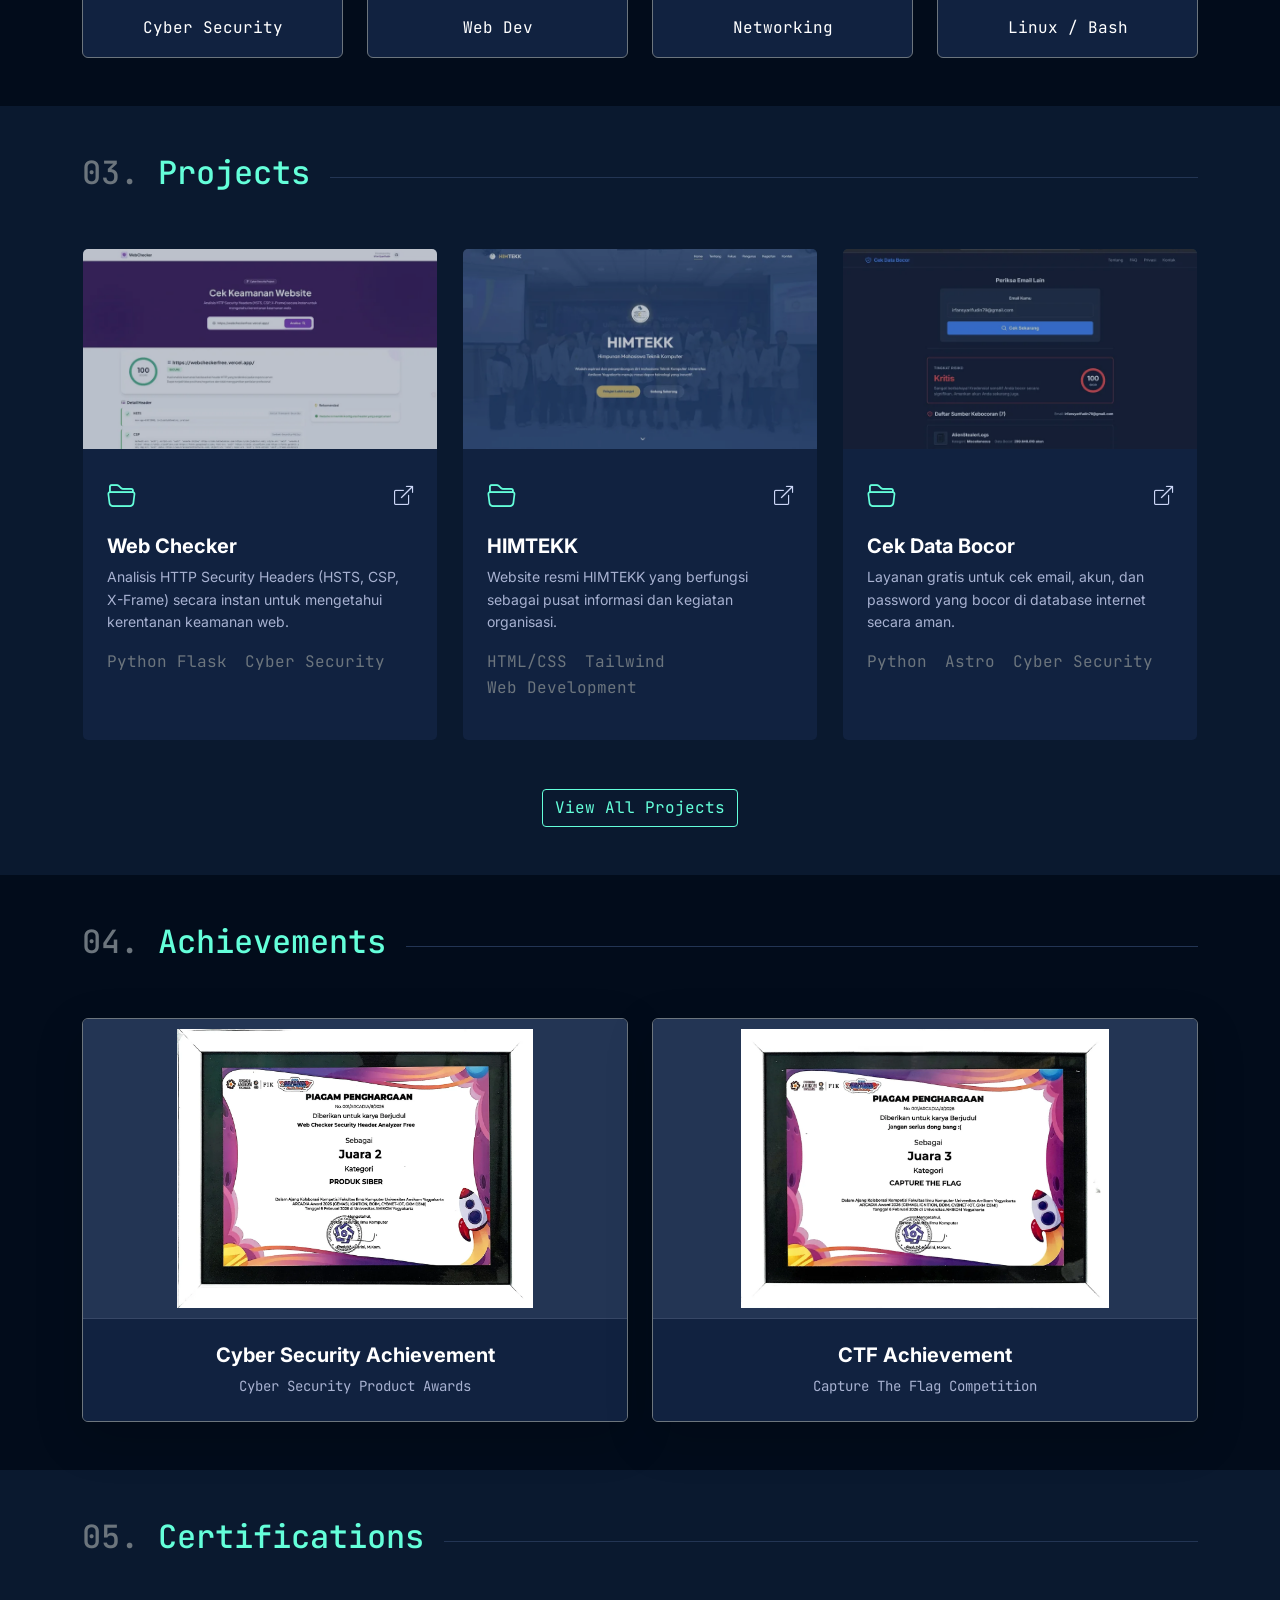
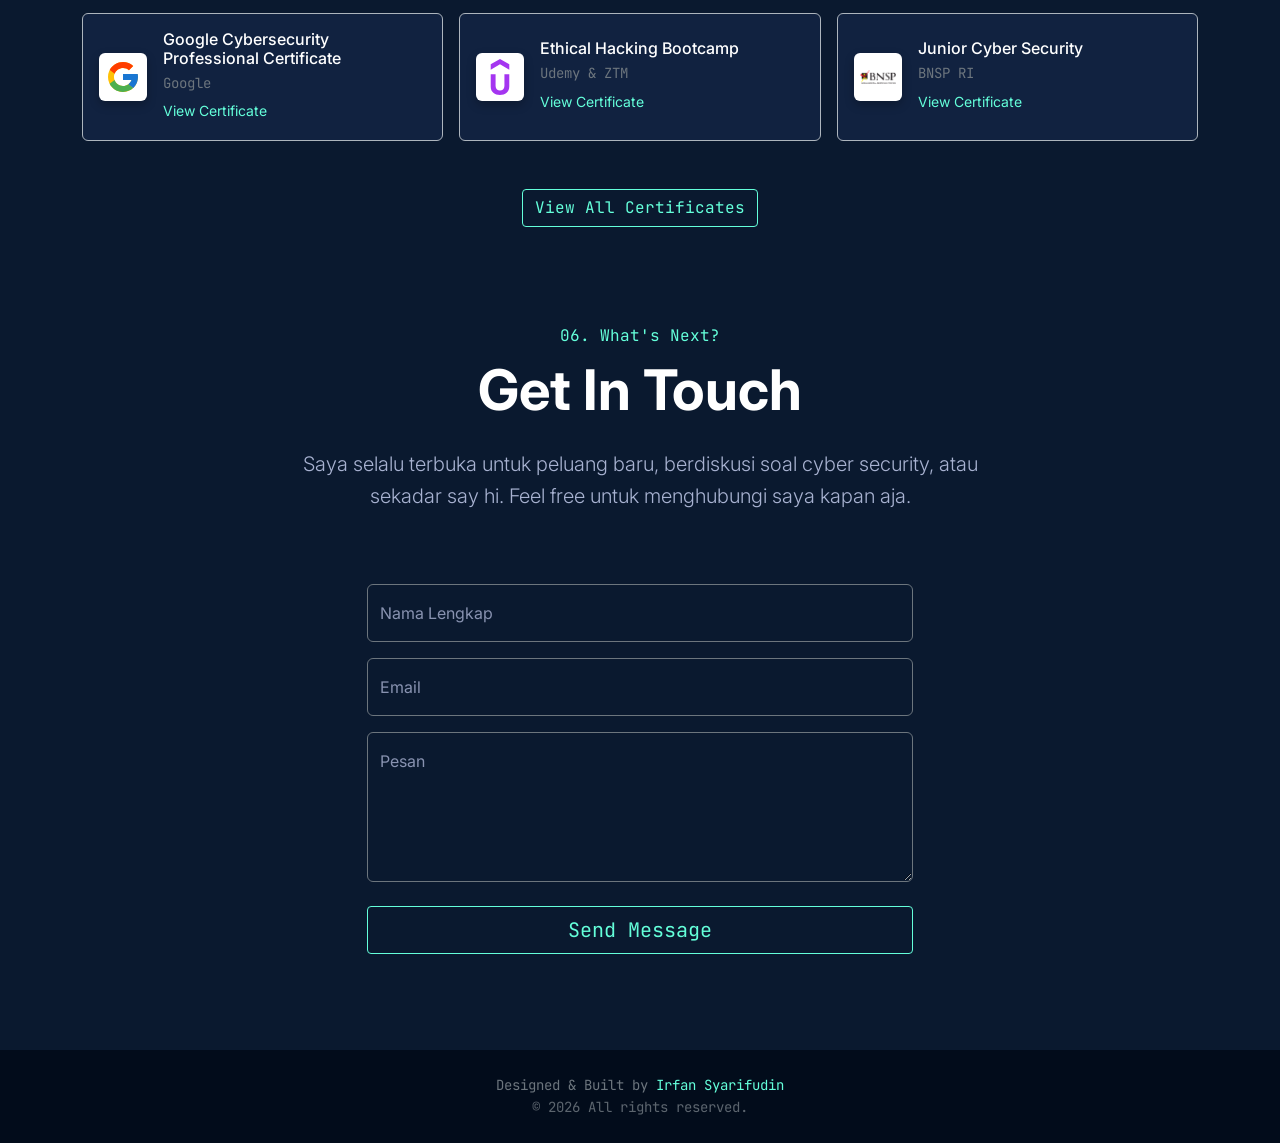
==== commit f447bd49: "fix(security): implement edge caching, security headers, and anti-ddos honeypot" ====
--- a/portofolio/index.html
+++ b/portofolio/index.html
@@ -503,6 +503,10 @@
                 ></textarea>
                 <label for="pesan" class="text-secondary">Pesan</label>
               </div>
+              <!-- Anti-bot honeypot field -->
+              <div class="d-none" aria-hidden="true">
+                <input type="text" name="_honeypot" tabindex="-1" autocomplete="off" />
+              </div>
               <div class="d-grid">
                 <button type="submit" class="btn btn-cyan btn-lg font-mono rounded-1 btn-kirim">Send Message</button>
                 <button class="btn btn-cyan btn-lg font-mono rounded-1 btn-loading d-none" type="button" disabled>
@@ -605,10 +609,26 @@
 
       form.addEventListener("submit", (e) => {
         e.preventDefault();
+
+        // Anti-bot honeypot check
+        if (form.elements["_honeypot"] && form.elements["_honeypot"].value.trim() !== "") {
+          form.reset();
+          return;
+        }
+
+        // Anti-spam cooldown (30 seconds)
+        const lastSubmit = localStorage.getItem("last_form_submit");
+        const now = Date.now();
+        if (lastSubmit && now - parseInt(lastSubmit, 10) < 30000) {
+          alert("Mohon tunggu 30 detik sebelum mengirim pesan kembali.");
+          return;
+        }
+
         btnLoading.classList.remove("d-none");
         btnKirim.classList.add("d-none");
         fetch(scriptURL, { method: "POST", body: new FormData(form) })
           .then((response) => {
+            localStorage.setItem("last_form_submit", Date.now().toString());
             btnLoading.classList.add("d-none");
             btnKirim.classList.remove("d-none");
             myAlert.classList.remove("d-none");
@@ -617,7 +637,11 @@
               myAlert.classList.add("d-none");
             }, 5000);
           })
-          .catch((error) => console.error("Error!", error.message));
+          .catch((error) => {
+            btnLoading.classList.add("d-none");
+            btnKirim.classList.remove("d-none");
+            console.error("Error!", error.message);
+          });
       });
       // Custom ScrollSpy
       const sections = document.querySelectorAll("section[id]");
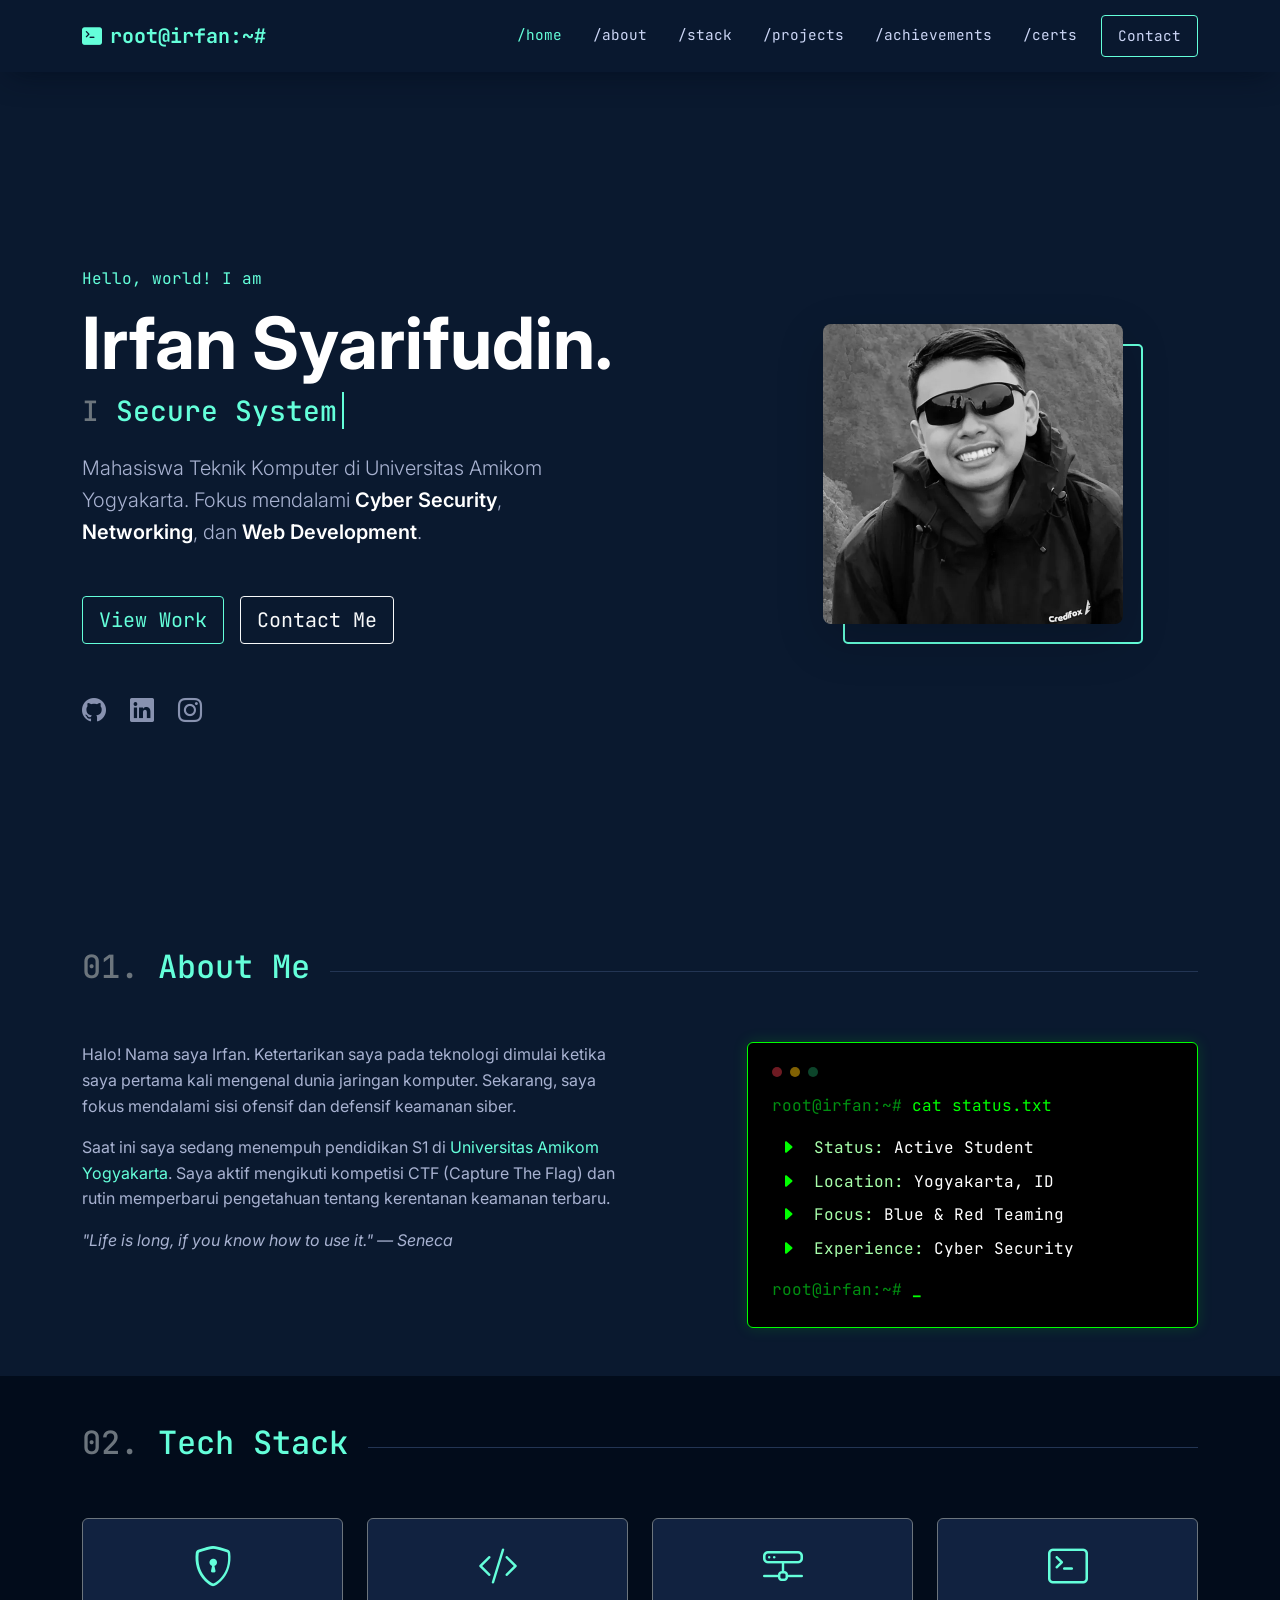
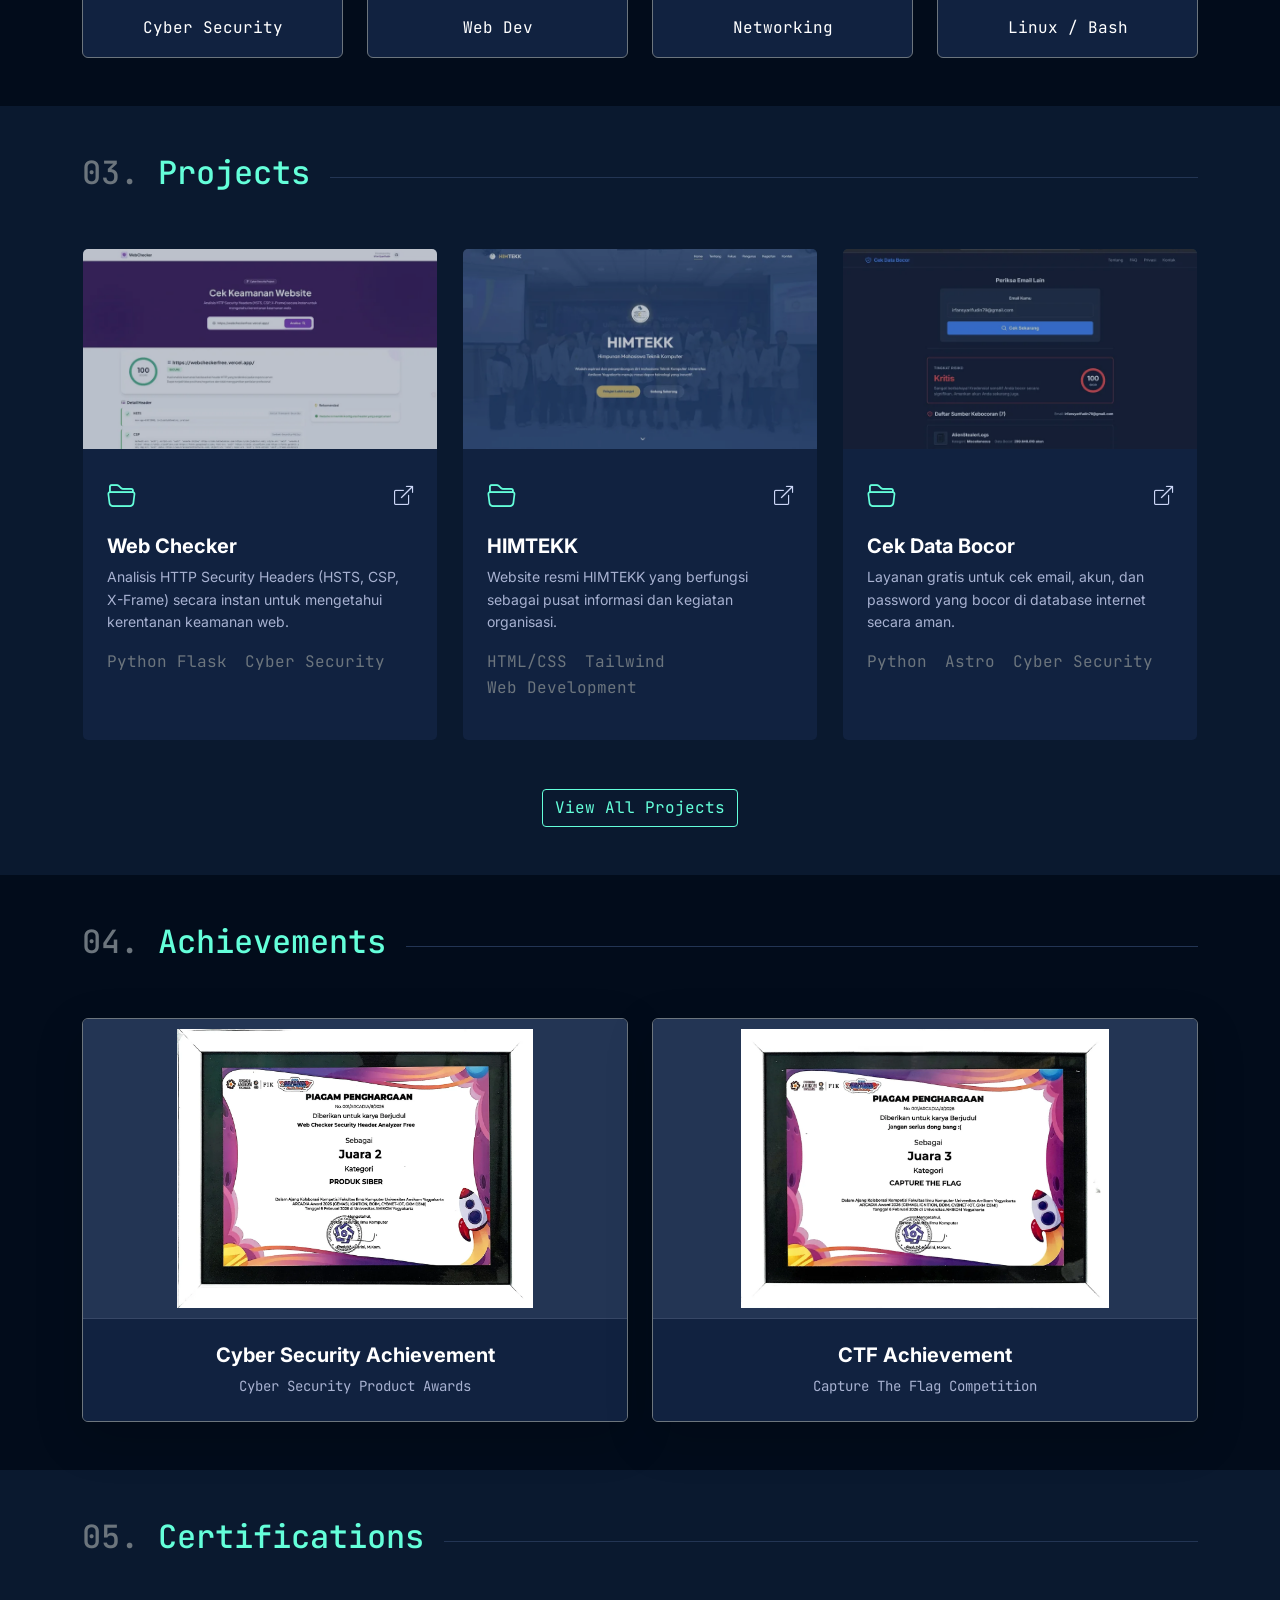
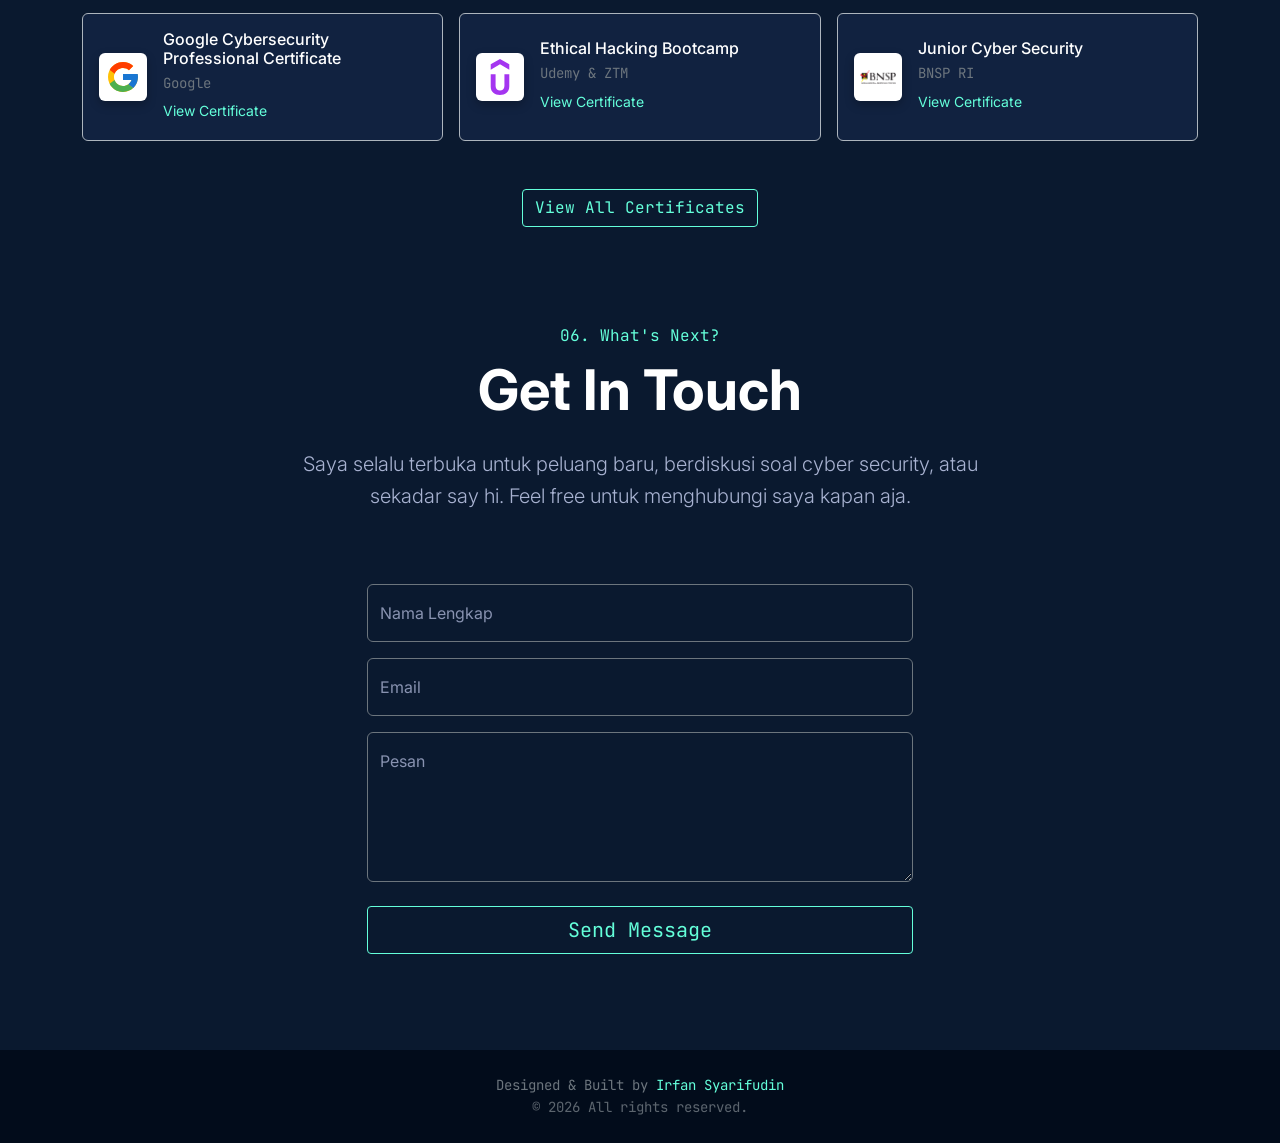
==== commit b04417be: "perf: implement fetchpriority hints and preload LCP assets" ====
--- a/portofolio/index.html
+++ b/portofolio/index.html
@@ -36,7 +36,7 @@
     <meta property="twitter:image" content="https://irfansyarifudin.my.id/assets/img/projek-portofolio.webp" />
 
     <!-- Google Analytics -->
-    <script async src="https://www.googletagmanager.com/gtag/js?id=G-Z6VZWT34PR"></script>
+    <script async src="https://www.googletagmanager.com/gtag/js?id=G-Z6VZWT34PR" fetchpriority="low"></script>
     <script>
       window.dataLayer = window.dataLayer || [];
       function gtag() {
@@ -53,6 +53,9 @@
 
     <!-- Favicon -->
     <link rel="shortcut icon" type="image/x-icon" href="assets/img/icon.png" />
+
+    <!-- Preload Hero Profile Image (LCP) -->
+    <link rel="preload" as="image" href="assets/img/profile.webp" type="image/webp" fetchpriority="high" />
 
     <!-- Google Fonts -->
     <link rel="preconnect" href="https://fonts.googleapis.com" />
@@ -69,7 +72,7 @@
     </noscript>
 
     <!-- Libraries -->
-    <link rel="preload" as="style" href="https://cdn.jsdelivr.net/npm/bootstrap@5.3.8/dist/css/bootstrap.min.css" />
+    <link rel="preload" as="style" href="https://cdn.jsdelivr.net/npm/bootstrap@5.3.8/dist/css/bootstrap.min.css" fetchpriority="high" />
     <link href="https://cdn.jsdelivr.net/npm/bootstrap@5.3.8/dist/css/bootstrap.min.css" rel="stylesheet" />
     <link rel="stylesheet" href="https://cdn.jsdelivr.net/npm/bootstrap-icons@1.13.1/font/bootstrap-icons.min.css" media="print" onload="this.media='all'" />
     <link href="https://unpkg.com/aos@2.3.1/dist/aos.css" rel="stylesheet" media="print" onload="this.media='all'" />
@@ -626,7 +629,7 @@
 
         btnLoading.classList.remove("d-none");
         btnKirim.classList.add("d-none");
-        fetch(scriptURL, { method: "POST", body: new FormData(form) })
+        fetch(scriptURL, { method: "POST", body: new FormData(form), priority: "high" })
           .then((response) => {
             localStorage.setItem("last_form_submit", Date.now().toString());
             btnLoading.classList.add("d-none");
